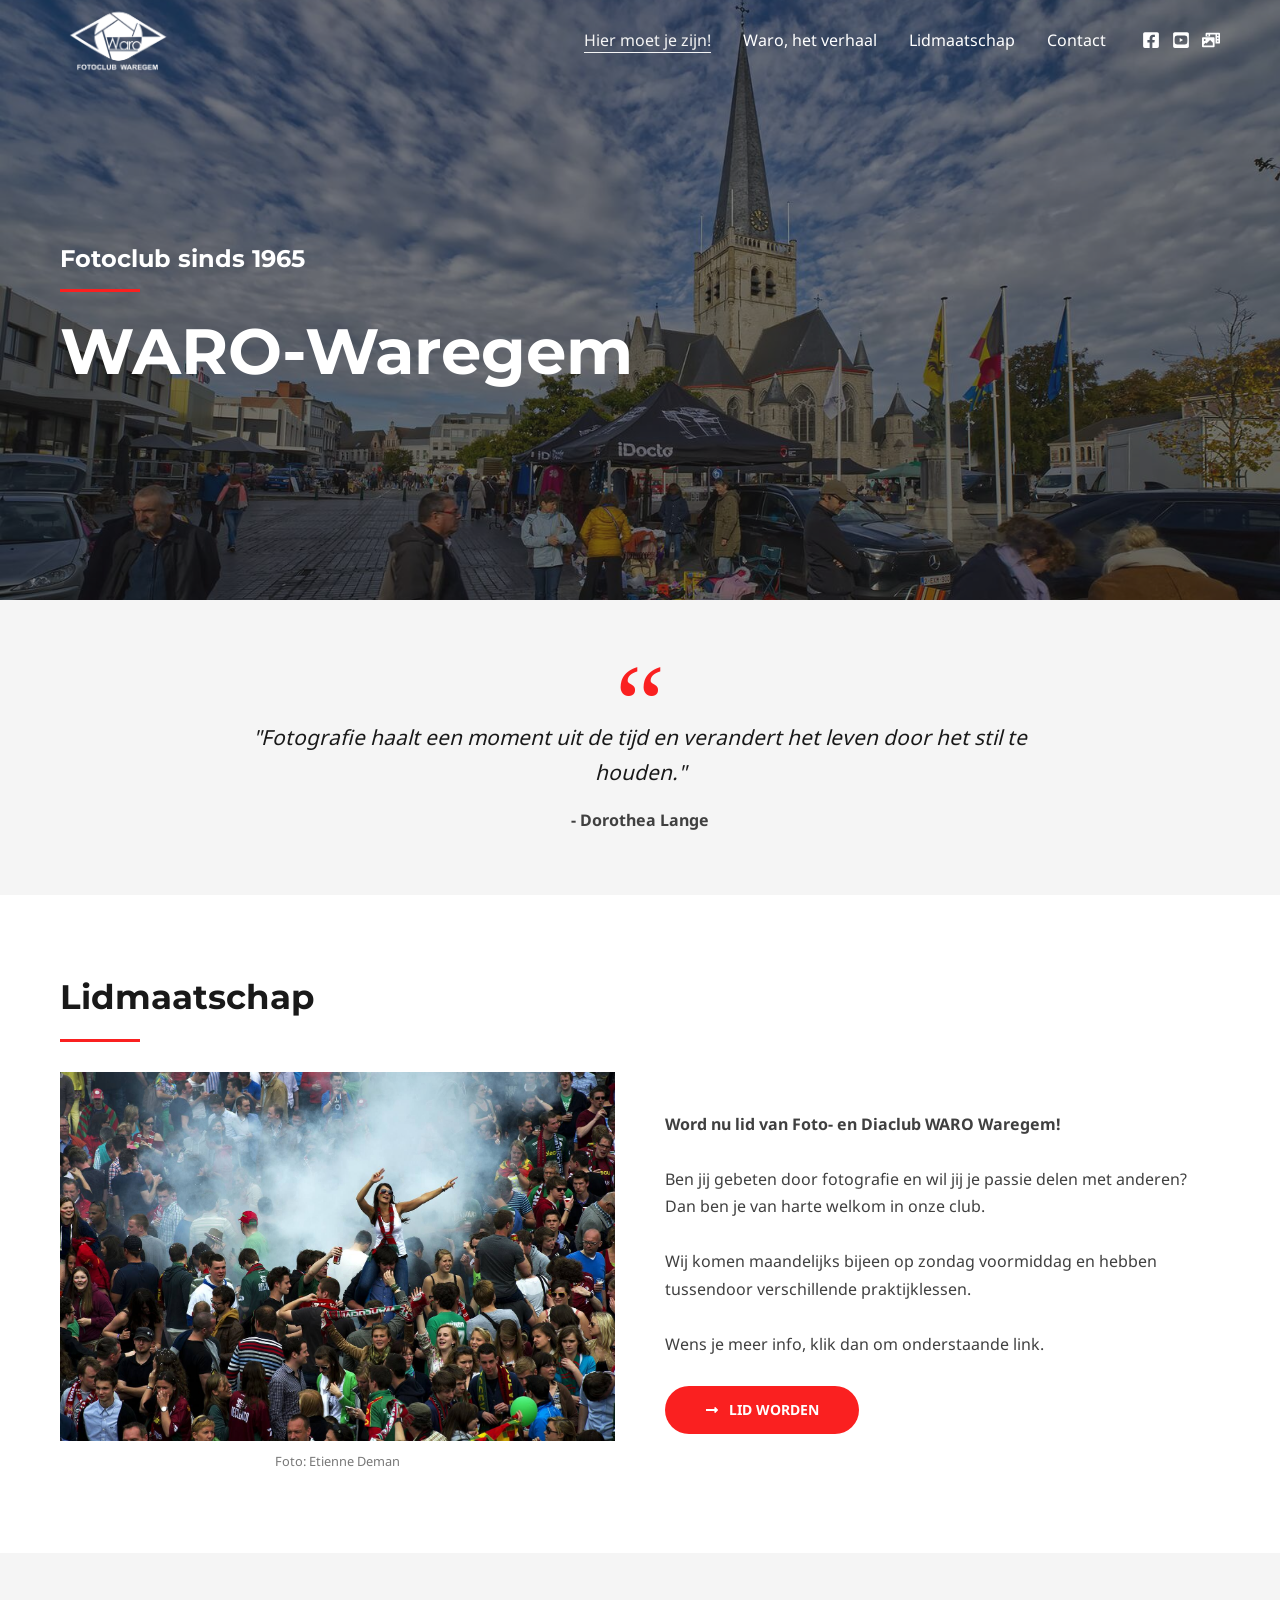
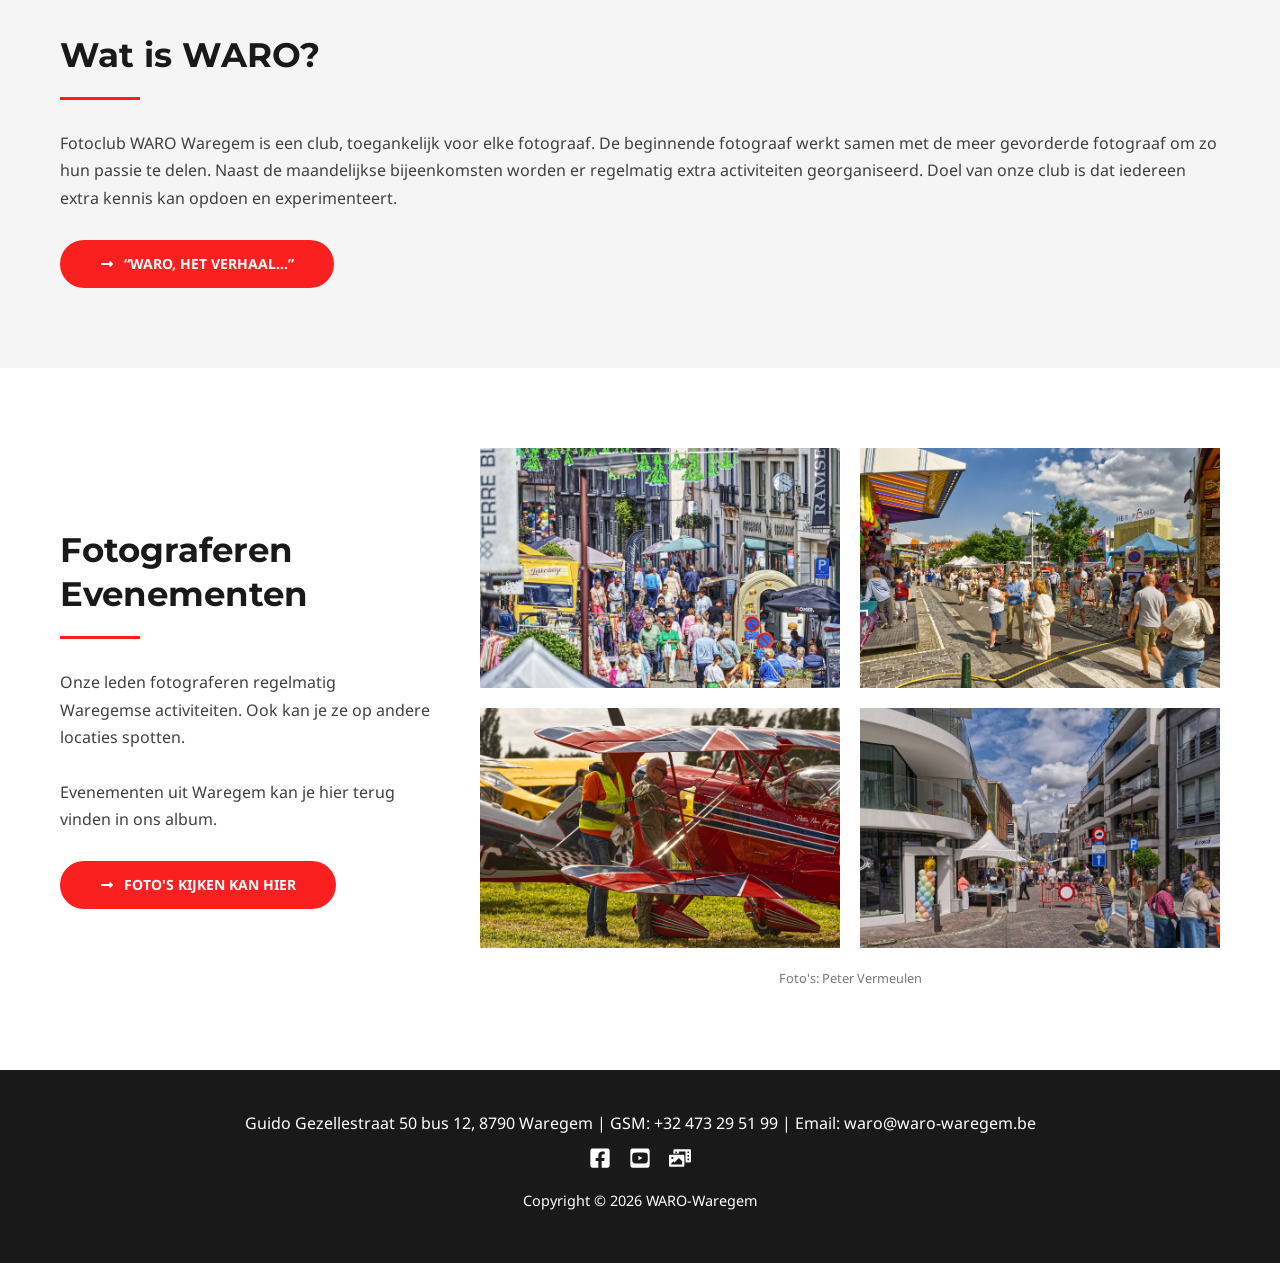
==== index.html @ ba817c3f "Pagina's Waro het verhaal, Lidmaatschap en Contact toegevoegd; witte iconen in header - verhaal.html" ====
<!DOCTYPE html>
<html lang="nl">
<head>
  <meta charset="utf-8">
  <meta name="viewport" content="width=device-width, initial-scale=1">
  <title>WARO-Waregem – Fotoclub in Waregem</title>
  <meta name="description" content="Foto- en Diaclub WARO-Waregem: fotoclub sinds 1965, toegankelijk voor elke fotograaf.">
  <link rel="icon" href="images/cropped-FaviconWaroWaregem.png" type="image/png">
  <link rel="stylesheet" href="css/style.css">
</head>
<body>

  <header class="site-header">
    <div class="container header-inner">
      <a href="index.html" class="logo">
        <img src="images/LogoWaroWaregem_White.png" alt="WARO Fotoclub Waregem" width="500" height="333">
      </a>
      <input type="checkbox" id="menu-toggle" class="menu-toggle">
      <label for="menu-toggle" class="menu-button" aria-label="Menu openen of sluiten">
        <span></span><span></span><span></span>
      </label>
      <div class="header-menu">
        <nav class="main-nav" aria-label="Hoofdmenu">
          <ul>
            <li><a href="index.html" aria-current="page">Hier moet je zijn!</a></li>
            <li><a href="verhaal.html">Waro, het verhaal</a></li>
            <li><a href="lidmaatschap.html">Lidmaatschap</a></li>
            <li><a href="contact.html">Contact</a></li>
          </ul>
        </nav>
        <ul class="social social-header">
          <li><a href="https://www.facebook.com/warowaregem" target="_blank" rel="noopener" aria-label="Facebook">
            <svg viewBox="0 0 448 512" aria-hidden="true"><path d="M400 32H48A48 48 0 0 0 0 80v352a48 48 0 0 0 48 48h137.25V327.69h-63V256h63v-54.64c0-62.15 37-96.48 93.67-96.48 27.14 0 55.52 4.84 55.52 4.84v61h-31.27c-30.81 0-40.42 19.12-40.42 38.73V256h68.78l-11 71.69h-57.78V480H400a48 48 0 0 0 48-48V80a48 48 0 0 0-48-48z"/></svg></a></li>
          <li><a href="https://www.youtube.com/@warowaregem7345" target="_blank" rel="noopener" aria-label="YouTube">
            <svg viewBox="0 0 448 512" aria-hidden="true"><path d="M186.8 202.1l95.2 54.1-95.2 54.1V202.1zM448 80v352c0 26.5-21.5 48-48 48H48c-26.5 0-48-21.5-48-48V80c0-26.5 21.5-48 48-48h352c26.5 0 48 21.5 48 48zm-42 176.3s0-59.6-7.6-88.2c-4.2-15.8-16.5-28.2-32.2-32.4C337.9 128 224 128 224 128s-113.9 0-142.2 7.7c-15.7 4.2-28 16.6-32.2 32.4-7.6 28.5-7.6 88.2-7.6 88.2s0 59.6 7.6 88.2c4.2 15.8 16.5 27.7 32.2 31.9C110.1 384 224 384 224 384s113.9 0 142.2-7.7c15.7-4.2 28-16.1 32.2-31.9 7.6-28.5 7.6-88.1 7.6-88.1z"/></svg></a></li>
          <li><a href="https://waro-waregem.jalbum.net" target="_blank" rel="noopener" aria-label="Fotoalbums op jAlbum">
            <svg viewBox="0 0 640 512" aria-hidden="true"><path d="M608 0H160a32 32 0 0 0-32 32v96h160V64h192v320h128a32 32 0 0 0 32-32V32a32 32 0 0 0-32-32zM232 103a9 9 0 0 1-9 9h-30a9 9 0 0 1-9-9V73a9 9 0 0 1 9-9h30a9 9 0 0 1 9 9zm352 208a9 9 0 0 1-9 9h-30a9 9 0 0 1-9-9v-30a9 9 0 0 1 9-9h30a9 9 0 0 1 9 9zm0-104a9 9 0 0 1-9 9h-30a9 9 0 0 1-9-9v-30a9 9 0 0 1 9-9h30a9 9 0 0 1 9 9zm0-104a9 9 0 0 1-9 9h-30a9 9 0 0 1-9-9V73a9 9 0 0 1 9-9h30a9 9 0 0 1 9 9zm-168 57H32a32 32 0 0 0-32 32v288a32 32 0 0 0 32 32h384a32 32 0 0 0 32-32V192a32 32 0 0 0-32-32zM96 224a32 32 0 1 1-32 32 32 32 0 0 1 32-32zm288 224H64v-32l64-64 32 32 128-128 96 96z"/></svg></a></li>
        </ul>
      </div>
    </div>
  </header>

  <main>

    <section class="hero">
      <img class="hero-img" src="images/MarktWaregem.jpg" alt="" width="1600" height="873" fetchpriority="high">
      <div class="container hero-text">
        <h3>Fotoclub sinds 1965</h3>
        <span class="divider"></span>
        <h1>WARO-Waregem</h1>
      </div>
    </section>

    <section class="quote">
      <div class="container">
        <span class="quote-mark" aria-hidden="true">“</span>
        <blockquote>
          <p>"Fotografie haalt een moment uit de tijd en verandert het leven door het stil te houden."</p>
          <footer>- Dorothea Lange</footer>
        </blockquote>
      </div>
    </section>

    <section class="block">
      <div class="container">
        <h2>Lidmaatschap</h2>
        <span class="divider"></span>
        <div class="split">
          <figure>
            <img src="images/Essevee_2015_EtienneDeman.jpg" alt="Supporters vieren feest in het stadion van Essevee"
                 width="1600" height="1065" loading="lazy">
            <figcaption class="credit">Foto: Etienne Deman</figcaption>
          </figure>
          <div>
            <p><strong>Word nu lid van Foto- en Diaclub WARO Waregem!</strong></p>
            <p>Ben jij gebeten door fotografie en wil jij je passie delen met anderen? Dan ben je van harte welkom in onze club.</p>
            <p>Wij komen maandelijks bijeen op zondag voormiddag en hebben tussendoor verschillende praktijklessen.</p>
            <p>Wens je meer info, klik dan om onderstaande link.</p>
            <a class="button" href="lidmaatschap.html">Lid worden</a>
          </div>
        </div>
      </div>
    </section>

    <section class="block block-grey">
      <div class="container">
        <h2>Wat is WARO?</h2>
        <span class="divider"></span>
        <p>Fotoclub WARO Waregem is een club, toegankelijk voor elke fotograaf. De beginnende fotograaf werkt samen met de meer gevorderde fotograaf om zo hun passie te delen. Naast de maandelijkse bijeenkomsten worden er regelmatig extra activiteiten georganiseerd. Doel van onze club is dat iedereen extra kennis kan opdoen en experimenteert.</p>
        <a class="button" href="verhaal.html">“WARO, het verhaal…”</a>
      </div>
    </section>

    <section class="block">
      <div class="container events">
        <div>
          <h2>Fotograferen Evenementen</h2>
          <span class="divider"></span>
          <p>Onze leden fotograferen regelmatig Waregemse activiteiten. Ook kan je ze op andere locaties spotten.</p>
          <p>Evenementen uit Waregem kan je hier terug vinden in ons album.</p>
          <a class="button" href="https://waro-waregem.jalbum.net" target="_blank" rel="noopener">Foto's kijken kan hier</a>
        </div>
        <figure class="gallery">
          <img src="images/20240622_Zomershopping_Peter-Vermeulen_WARO-Waregem_19.jpg" alt="Drukte tijdens Zomershopping in Waregem"
               width="1600" height="1068" loading="lazy">
          <img src="images/20240622_Zomershopping_Peter-Vermeulen_WARO-Waregem_05.jpg" alt="Wandelende mensen tijdens Zomershopping in Waregem"
               width="1600" height="1066" loading="lazy">
          <img src="images/vliegtuig_PeterVermeulen.jpg" alt="Rode dubbeldekker op een vliegshow"
               width="1600" height="1068" loading="lazy">
          <img src="images/20240622_Zomershopping_Peter-Vermeulen_WARO-Waregem_14.jpg" alt="Kraampjes in een winkelstraat tijdens Zomershopping"
               width="1600" height="1068" loading="lazy">
          <figcaption class="credit">Foto's: Peter Vermeulen</figcaption>
        </figure>
      </div>
    </section>

  </main>

  <footer class="site-footer">
    <div class="container">
      <p>Guido Gezellestraat 50 bus 12, 8790 Waregem | GSM: <a href="tel:+32473295199">+32 473 29 51 99</a> | Email: <a href="mailto:waro@waro-waregem.be">waro@waro-waregem.be</a></p>
      <ul class="social social-footer">
        <li><a href="https://www.facebook.com/warowaregem" target="_blank" rel="noopener" aria-label="Facebook">
          <svg viewBox="0 0 448 512" aria-hidden="true"><path d="M400 32H48A48 48 0 0 0 0 80v352a48 48 0 0 0 48 48h137.25V327.69h-63V256h63v-54.64c0-62.15 37-96.48 93.67-96.48 27.14 0 55.52 4.84 55.52 4.84v61h-31.27c-30.81 0-40.42 19.12-40.42 38.73V256h68.78l-11 71.69h-57.78V480H400a48 48 0 0 0 48-48V80a48 48 0 0 0-48-48z"/></svg></a></li>
        <li><a href="https://www.youtube.com/@warowaregem7345" target="_blank" rel="noopener" aria-label="YouTube">
          <svg viewBox="0 0 448 512" aria-hidden="true"><path d="M186.8 202.1l95.2 54.1-95.2 54.1V202.1zM448 80v352c0 26.5-21.5 48-48 48H48c-26.5 0-48-21.5-48-48V80c0-26.5 21.5-48 48-48h352c26.5 0 48 21.5 48 48zm-42 176.3s0-59.6-7.6-88.2c-4.2-15.8-16.5-28.2-32.2-32.4C337.9 128 224 128 224 128s-113.9 0-142.2 7.7c-15.7 4.2-28 16.6-32.2 32.4-7.6 28.5-7.6 88.2-7.6 88.2s0 59.6 7.6 88.2c4.2 15.8 16.5 27.7 32.2 31.9C110.1 384 224 384 224 384s113.9 0 142.2-7.7c15.7-4.2 28-16.1 32.2-31.9 7.6-28.5 7.6-88.1 7.6-88.1z"/></svg></a></li>
        <li><a href="https://waro-waregem.jalbum.net" target="_blank" rel="noopener" aria-label="Fotoalbums op jAlbum">
          <svg viewBox="0 0 640 512" aria-hidden="true"><path d="M608 0H160a32 32 0 0 0-32 32v96h160V64h192v320h128a32 32 0 0 0 32-32V32a32 32 0 0 0-32-32zM232 103a9 9 0 0 1-9 9h-30a9 9 0 0 1-9-9V73a9 9 0 0 1 9-9h30a9 9 0 0 1 9 9zm352 208a9 9 0 0 1-9 9h-30a9 9 0 0 1-9-9v-30a9 9 0 0 1 9-9h30a9 9 0 0 1 9 9zm0-104a9 9 0 0 1-9 9h-30a9 9 0 0 1-9-9v-30a9 9 0 0 1 9-9h30a9 9 0 0 1 9 9zm0-104a9 9 0 0 1-9 9h-30a9 9 0 0 1-9-9V73a9 9 0 0 1 9-9h30a9 9 0 0 1 9 9zm-168 57H32a32 32 0 0 0-32 32v288a32 32 0 0 0 32 32h384a32 32 0 0 0 32-32V192a32 32 0 0 0-32-32zM96 224a32 32 0 1 1-32 32 32 32 0 0 1 32-32zm288 224H64v-32l64-64 32 32 128-128 96 96z"/></svg></a></li>
      </ul>
      <p class="copyright">Copyright © 2026 WARO-Waregem</p>
    </div>
  </footer>

</body>
</html>
---- css/style.css ----
/* WARO-Waregem – gedeelde stijl voor alle pagina's
   Kleuren en lettertypes overgenomen van de oude WordPress-site (Astra-thema). */

@font-face {
  font-family: "Noto Sans";
  src: url("../fonts/noto-sans-latin-400-normal.woff2") format("woff2");
  font-weight: 400;
  font-display: swap;
}
@font-face {
  font-family: "Noto Sans";
  src: url("../fonts/noto-sans-latin-700-normal.woff2") format("woff2");
  font-weight: 700;
  font-display: swap;
}
@font-face {
  font-family: "Montserrat";
  src: url("../fonts/montserrat-latin-700-normal.woff2") format("woff2");
  font-weight: 700;
  font-display: swap;
}

:root {
  --rood: #fa2020;          /* hoofdkleur: knoppen en links */
  --rood-hover: #d91c1c;
  --rood-donker: #da1c4b;   /* actief menu-item op gsm */
  --titel: #191919;         /* titels en footer */
  --tekst: #404040;         /* lopende tekst */
  --licht: #f5f5f5;
  --lijn: #ececec;
  --wit: #ffffff;
  --max: 1200px;
}

*,
*::before,
*::after { box-sizing: border-box; }

body {
  margin: 0;
  font-family: "Noto Sans", Arial, sans-serif;
  font-size: 1rem;
  line-height: 1.7;
  color: var(--tekst);
  background: var(--wit);
  -webkit-font-smoothing: antialiased;
}

img { max-width: 100%; height: auto; display: block; }

a { color: var(--rood); text-decoration: none; }
a:hover, a:focus { color: var(--rood-hover); }

p { margin: 0 0 1.75em; }

h1, h2, h3 {
  font-family: "Montserrat", Arial, sans-serif;
  font-weight: 700;
  color: var(--titel);
  margin: 0 0 20px;
}
h1 { font-size: 4rem; line-height: 1.4; }
h2 { font-size: 2.125rem; line-height: 1.3; }
h3 { font-size: 1.5rem; line-height: 1.3; }

.container { max-width: var(--max); margin: 0 auto; padding: 0 20px; }

/* korte lijn onder titels */
.divider {
  display: block;
  width: 80px;
  height: 3px;
  background: var(--rood);
  margin: 0 0 30px;
}

/* ---------- Knop ---------- */

.button {
  display: inline-flex;
  align-items: center;
  gap: 10px;
  background: var(--rood);
  color: var(--wit);
  font-weight: 700;
  font-size: .875rem;
  line-height: 1;
  text-transform: uppercase;
  padding: 17px 40px;
  border-radius: 30px;
}
.button::before {   /* pijltje zoals op de oude site */
  content: "";
  width: 14px;
  height: 14px;
  background: currentColor;
  -webkit-mask: url("data:image/svg+xml,%3Csvg xmlns='http://www.w3.org/2000/svg' viewBox='0 0 448 512'%3E%3Cpath d='M313.941 216H12c-6.627 0-12 5.373-12 12v56c0 6.627 5.373 12 12 12h301.941v46.059c0 21.382 25.851 32.09 40.971 16.971l86.059-86.059c9.373-9.373 9.373-24.569 0-33.941l-86.059-86.059c-15.119-15.119-40.971-4.411-40.971 16.971V216z'/%3E%3C/svg%3E") center / contain no-repeat;
          mask: url("data:image/svg+xml,%3Csvg xmlns='http://www.w3.org/2000/svg' viewBox='0 0 448 512'%3E%3Cpath d='M313.941 216H12c-6.627 0-12 5.373-12 12v56c0 6.627 5.373 12 12 12h301.941v46.059c0 21.382 25.851 32.09 40.971 16.971l86.059-86.059c9.373-9.373 9.373-24.569 0-33.941l-86.059-86.059c-15.119-15.119-40.971-4.411-40.971 16.971V216z'/%3E%3C/svg%3E") center / contain no-repeat;
}
.button:hover, .button:focus { background: var(--rood-hover); color: var(--wit); }

/* ---------- Header (transparant boven de grote foto) ---------- */

.site-header {
  position: absolute;
  top: 0;
  left: 0;
  right: 0;
  z-index: 10;
}

.header-inner {
  display: flex;
  align-items: center;
  justify-content: space-between;
  min-height: 80px;
}

.logo img { width: 120px; }

.header-menu { display: flex; align-items: center; gap: 20px; }

.main-nav ul { list-style: none; margin: 0; padding: 0; display: flex; }
.main-nav a { display: block; padding: 0 1em; line-height: 80px; color: var(--wit); }
.main-nav a:hover,
.main-nav a[aria-current="page"] { color: var(--licht); text-decoration: underline; text-underline-offset: 6px; }

.social { list-style: none; margin: 0; padding: 0; display: flex; gap: 12px; }
.social a { display: flex; }
.social svg { width: 18px; height: 18px; fill: currentColor; }
.social-header a { color: var(--wit); }
.social-header a:hover, .social-header a:focus { color: var(--rood); }

/* gsm-menu zonder JavaScript (verborgen checkbox) */
.menu-toggle { position: absolute; opacity: 0; pointer-events: none; }
.menu-button {
  display: none;
  cursor: pointer;
  padding: 9px 8px;
  background: var(--rood);
  border-radius: 2px;
}
.menu-button span { display: block; width: 20px; height: 2px; margin: 4px 0; background: var(--wit); }
.menu-toggle:focus-visible + .menu-button { outline: 2px dotted var(--wit); outline-offset: 2px; }

@media (max-width: 921px) {
  .header-inner { flex-wrap: wrap; }
  .menu-button { display: block; }
  .header-menu {
    display: none;
    width: 100%;
    flex-direction: column;
    align-items: stretch;
    gap: 0;
    background: var(--wit);
    margin: 0 -20px;
    width: calc(100% + 40px);
  }
  .menu-toggle:checked ~ .header-menu { display: flex; }
  .main-nav ul { flex-direction: column; }
  .main-nav a {
    line-height: 3;
    padding: 0 20px;
    color: var(--tekst);
    border-bottom: 1px solid #ddd;
  }
  .main-nav a:hover,
  .main-nav a[aria-current="page"] { color: var(--rood-donker); text-decoration: none; }
  .social-header { padding: 15px 20px; }
  .social-header a { color: var(--tekst); }
}

/* ---------- Hero ---------- */

.hero {
  position: relative;
  min-height: 600px;
  display: flex;
  align-items: center;
  background: var(--titel);
  overflow: hidden;
}

.hero-img {
  position: absolute;
  inset: 0;
  width: 100%;
  height: 100%;
  object-fit: cover;
  opacity: .5;
}

.hero-text { position: relative; width: 100%; padding-top: 100px; padding-bottom: 60px; }
.hero h1, .hero h3 { color: var(--wit); margin: 0; }
.hero .divider { margin: 15px 0; }

/* ---------- Citaat ---------- */

.quote { background: var(--licht); padding: 60px 0; text-align: center; }
.quote-mark {
  display: block;
  font-family: Georgia, serif;
  font-size: 7rem;
  line-height: .8;
  height: 60px;
  color: var(--rood);
}
.quote blockquote { margin: 0 auto; max-width: 800px; }
.quote blockquote p { font-size: 1.3em; font-style: italic; margin: 0 0 .8em; color: var(--titel); }
.quote blockquote footer { font-weight: 700; }

/* ---------- Secties ---------- */

.block { padding: 80px 0; }
.block-grey { background: var(--licht); }

.split {
  display: grid;
  grid-template-columns: 1fr 1fr;
  gap: 50px;
  align-items: center;
}

figure { margin: 0; }
.credit { font-size: .8rem; color: #777; margin-top: .8em; text-align: center; }

.events {
  display: grid;
  grid-template-columns: 1fr 2fr;
  gap: 50px;
  align-items: center;
}
.gallery {
  display: grid;
  grid-template-columns: 1fr 1fr;
  gap: 20px;
}
.gallery img { width: 100%; aspect-ratio: 3 / 2; object-fit: cover; }
.gallery .credit { grid-column: 1 / -1; margin-top: 0; }

/* ---------- Footer ---------- */

.site-footer {
  background: var(--titel);
  color: var(--wit);
  text-align: center;
  padding: 40px 0;
}
.site-footer p { margin: 0 0 10px; }
.site-footer a { color: var(--wit); }
.site-footer a:hover { color: var(--rood); }
.social-footer { justify-content: center; margin: 10px 0 20px; gap: 18px; }
.social-footer svg { width: 22px; height: 22px; }
.copyright { font-size: .9rem; }

/* ---------- Tablet en gsm ---------- */

@media (max-width: 921px) {
  html { font-size: 91.2%; }
  h1 { font-size: 44px; }
  h2 { font-size: 32px; }
  h3 { font-size: 20px; }
  .hero { min-height: 480px; }
  .block { padding: 50px 0; }
  .split, .events { grid-template-columns: 1fr; gap: 30px; }
}

@media (max-width: 544px) {
  html { font-size: 100%; }
  body { font-size: .9375rem; }
  h1 { font-size: 30px; }
  h2 { font-size: 24px; }
  h3 { font-size: 20px; }
  .logo img { width: 100px; }
  .hero { min-height: 380px; }
  .site-footer { font-size: .875rem; }
}

/* ---------- Subpagina's ---------- */

.page-hero { min-height: 380px; }
.page-hero .hero-text { padding-top: 120px; }
.hero-credit {
  position: absolute;
  right: 0;
  bottom: 0;
  margin: 0;
  padding: 2px 10px;
  font-size: .8rem;
  color: #eee;
  background: rgba(0, 0, 0, .55);
}

.content { max-width: 820px; }
.content h2 { margin-top: 1.6em; }
.content h2:first-child { margin-top: 0; }
.content h3 { margin-top: 1.4em; }
.content ul { margin: 0 0 1.75em; padding-left: 1.4em; }
.content li { margin-bottom: .5em; }
.content .signature { font-weight: 700; color: var(--titel); }

.highlight {
  background: var(--licht);
  border-left: 4px solid var(--rood);
  padding: 20px 24px;
  margin: 0 0 1.75em;
}
.highlight p:last-child { margin-bottom: 0; }

.breedbeeld { width: 200px; margin: 0 0 1.75em; }

.contact-grid {
  display: grid;
  grid-template-columns: repeat(auto-fit, minmax(240px, 1fr));
  gap: 30px;
  margin-top: 30px;
}
.contact-item { background: var(--licht); padding: 24px; }
.contact-item h3 { font-size: 1.1rem; margin: 0 0 8px; }
.contact-item p { margin: 0; }
.contact-item .social { gap: 18px; margin-top: 4px; }
.contact-item .social a { color: var(--titel); }
.contact-item .social a:hover { color: var(--rood); }
.contact-item .social svg { width: 26px; height: 26px; }

@media (max-width: 921px) {
  .page-hero { min-height: 300px; }
}
@media (max-width: 544px) {
  .page-hero { min-height: 240px; }
  .page-hero .hero-text { padding-top: 100px; padding-bottom: 40px; }
}
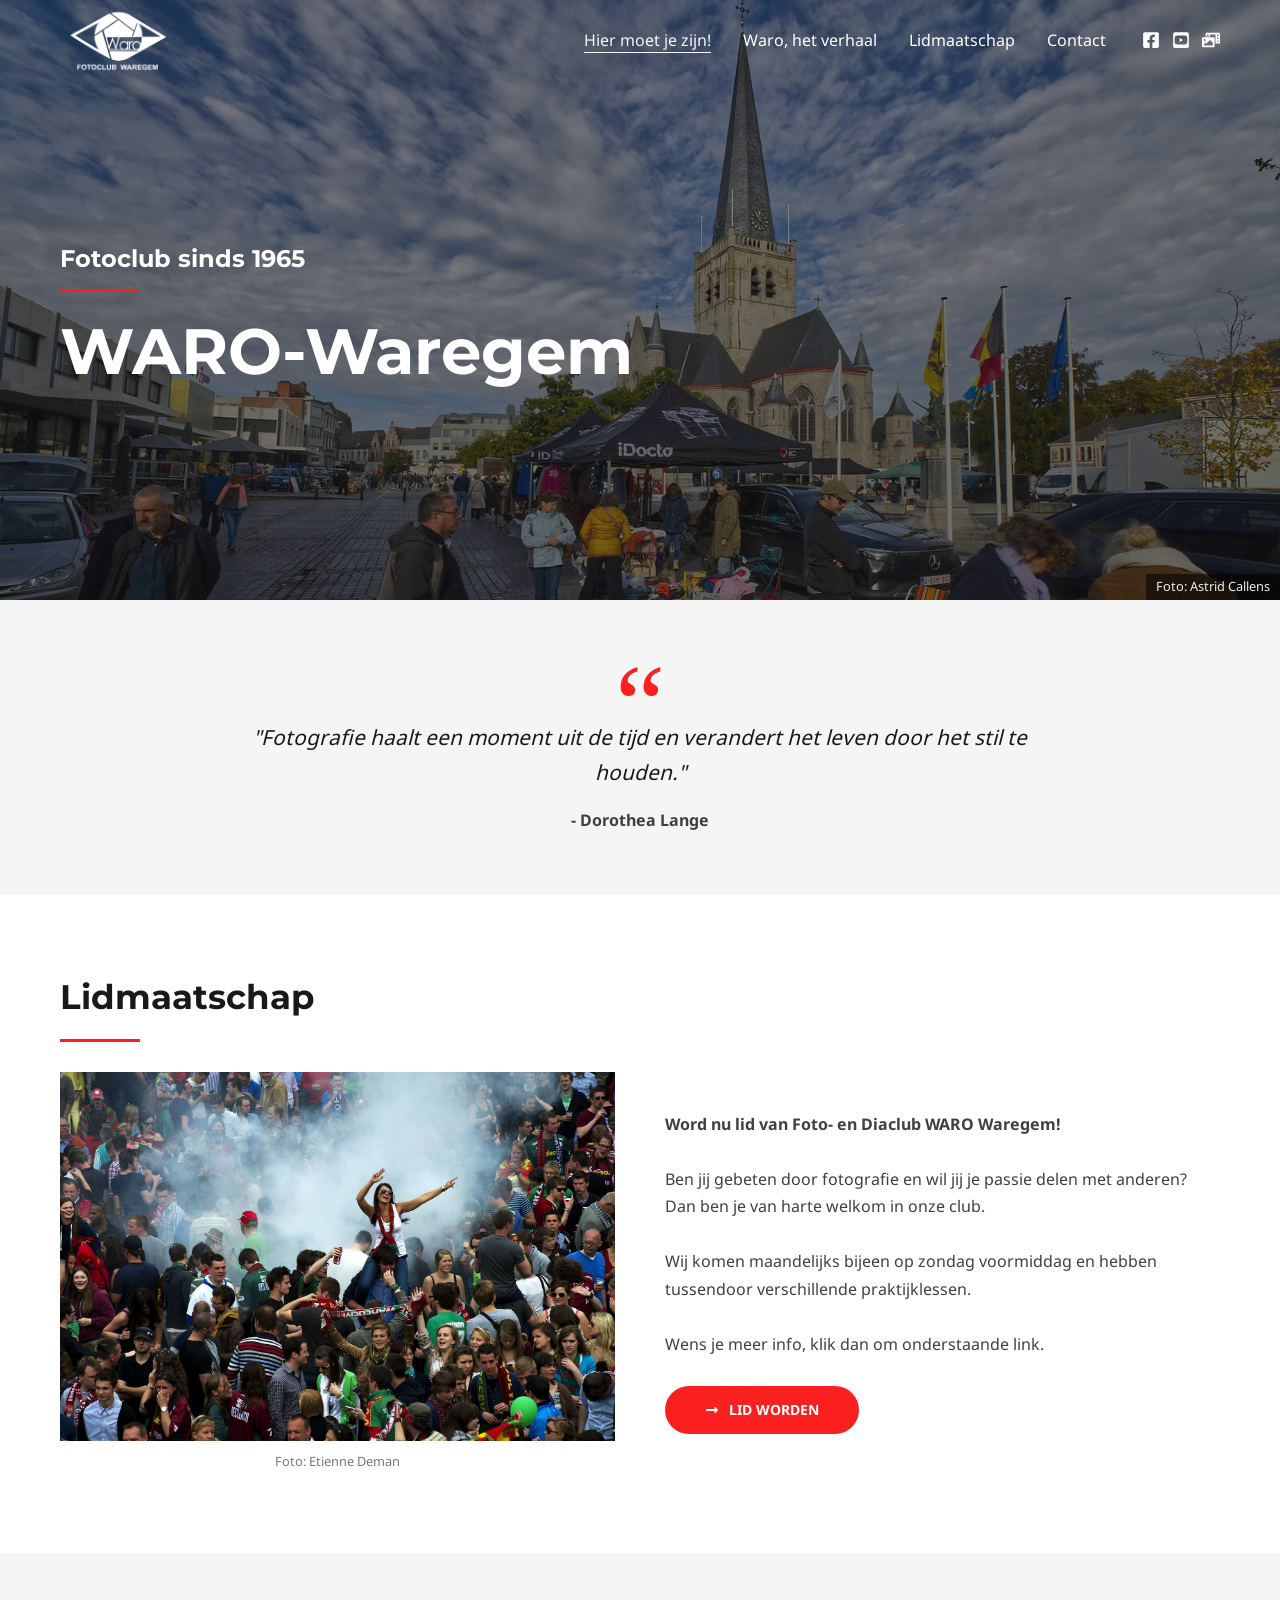
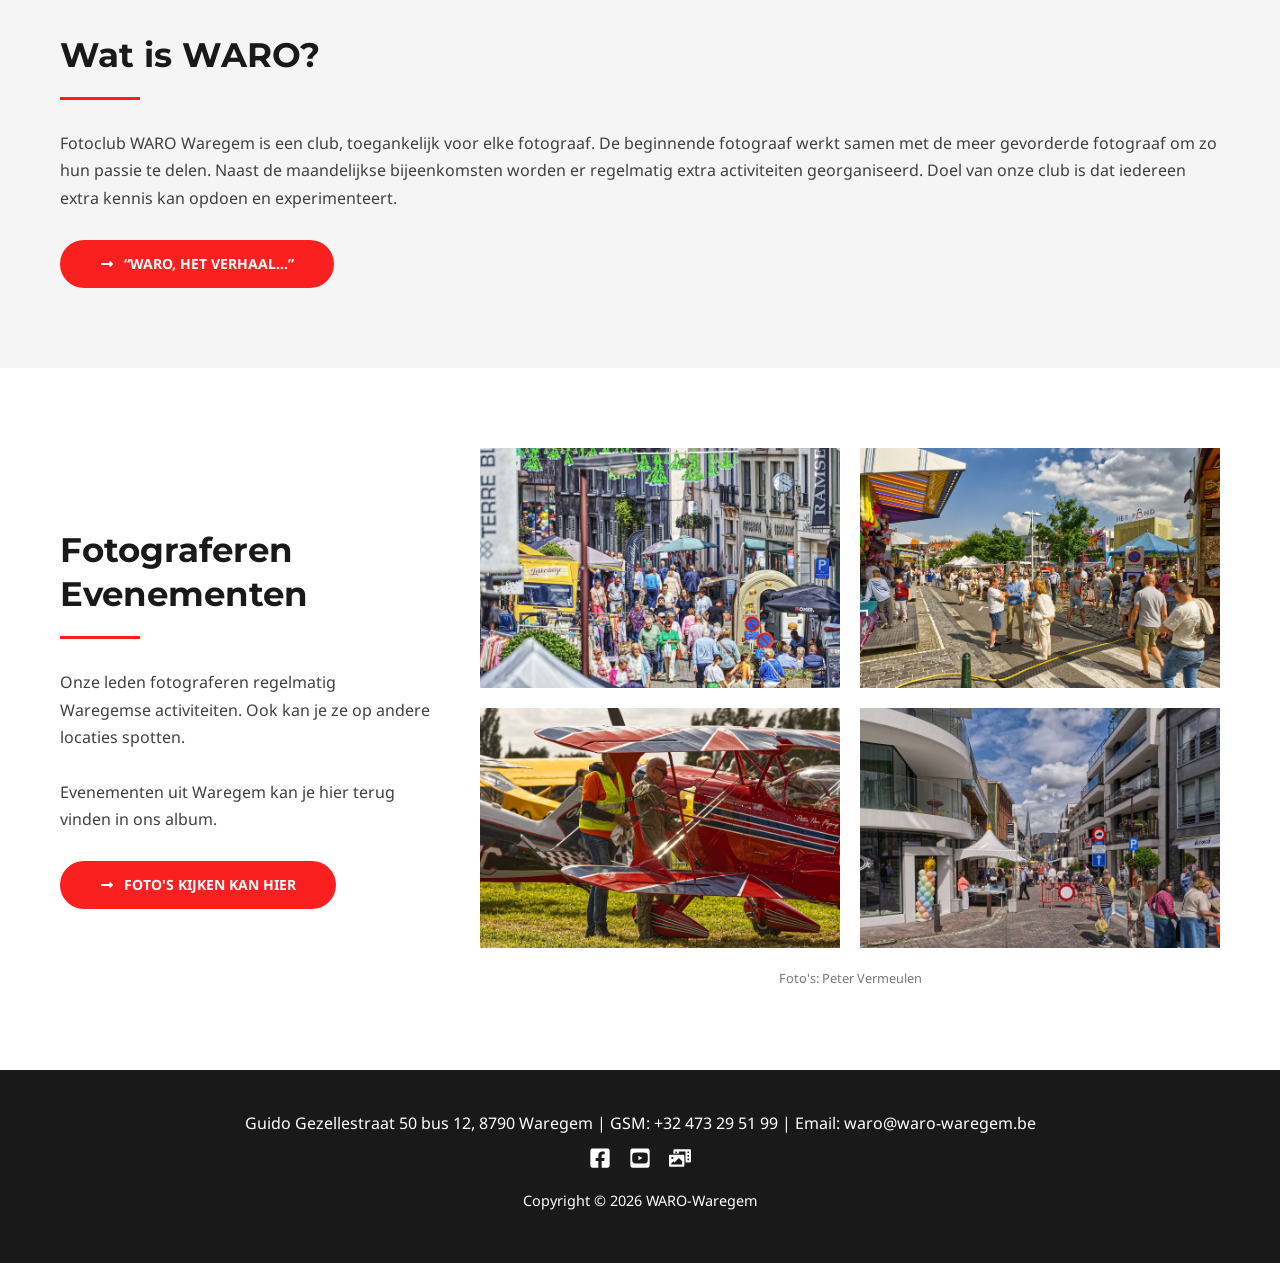
==== commit 70dbe7e1: "E-mailadres tegen spam beschermen en teksten verbeteren - js/main.js stelt het e-mailadres pas in de" ====
--- a/index.html
+++ b/index.html
@@ -7,6 +7,7 @@
   <meta name="description" content="Foto- en Diaclub WARO-Waregem: fotoclub sinds 1965, toegankelijk voor elke fotograaf.">
   <link rel="icon" href="images/cropped-FaviconWaroWaregem.png" type="image/png">
   <link rel="stylesheet" href="css/style.css">
+  <script src="js/main.js" defer></script>
 </head>
 <body>
 
@@ -49,6 +50,7 @@
         <span class="divider"></span>
         <h1>WARO-Waregem</h1>
       </div>
+      <p class="hero-credit">Foto: Astrid Callens</p>
     </section>
 
     <section class="quote">
@@ -118,7 +120,7 @@
 
   <footer class="site-footer">
     <div class="container">
-      <p>Guido Gezellestraat 50 bus 12, 8790 Waregem | GSM: <a href="tel:+32473295199">+32 473 29 51 99</a> | Email: <a href="mailto:waro@waro-waregem.be">waro@waro-waregem.be</a></p>
+      <p>Guido Gezellestraat 50 bus 12, 8790 Waregem | GSM: <a href="tel:+32473295199">+32 473 29 51 99</a> | Email: <a class="mail" data-user="waro" data-domain="waro-waregem.be">waro [at] waro-waregem.be</a></p>
       <ul class="social social-footer">
         <li><a href="https://www.facebook.com/warowaregem" target="_blank" rel="noopener" aria-label="Facebook">
           <svg viewBox="0 0 448 512" aria-hidden="true"><path d="M400 32H48A48 48 0 0 0 0 80v352a48 48 0 0 0 48 48h137.25V327.69h-63V256h63v-54.64c0-62.15 37-96.48 93.67-96.48 27.14 0 55.52 4.84 55.52 4.84v61h-31.27c-30.81 0-40.42 19.12-40.42 38.73V256h68.78l-11 71.69h-57.78V480H400a48 48 0 0 0 48-48V80a48 48 0 0 0-48-48z"/></svg></a></li>
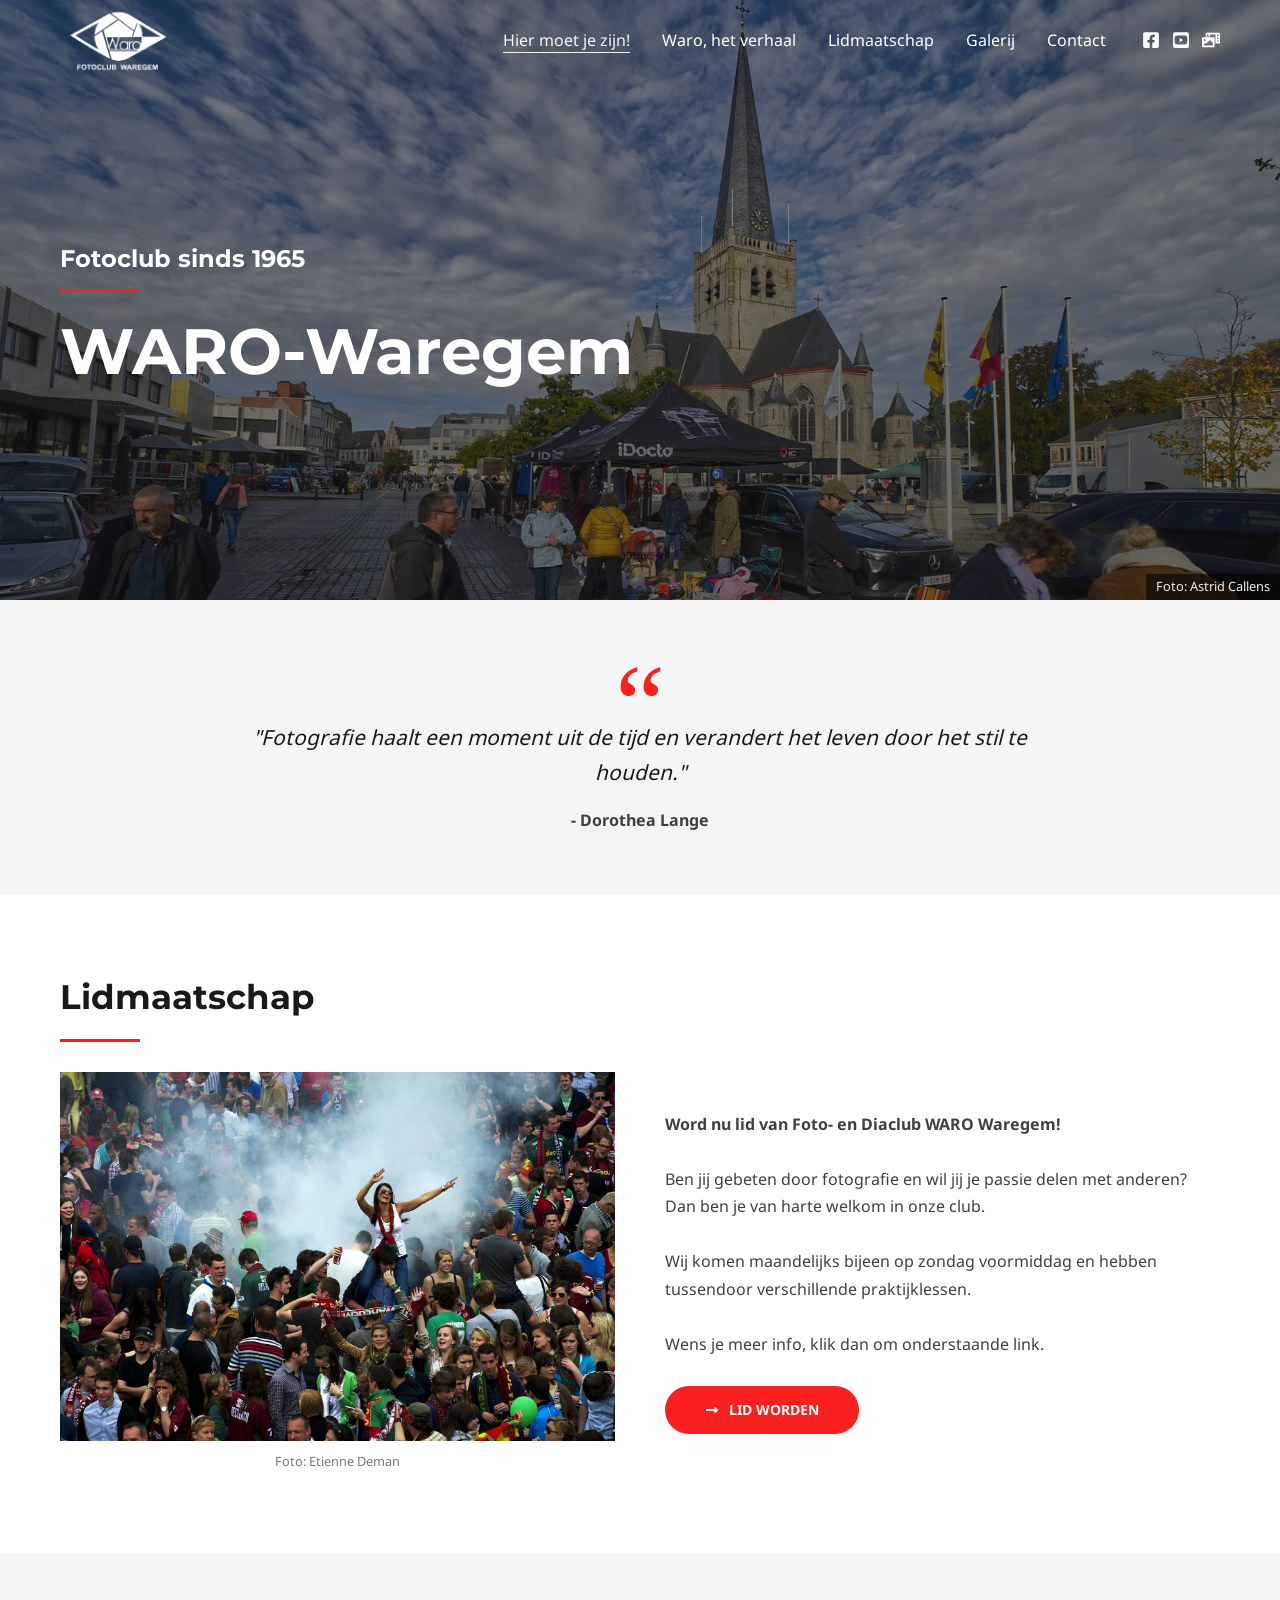
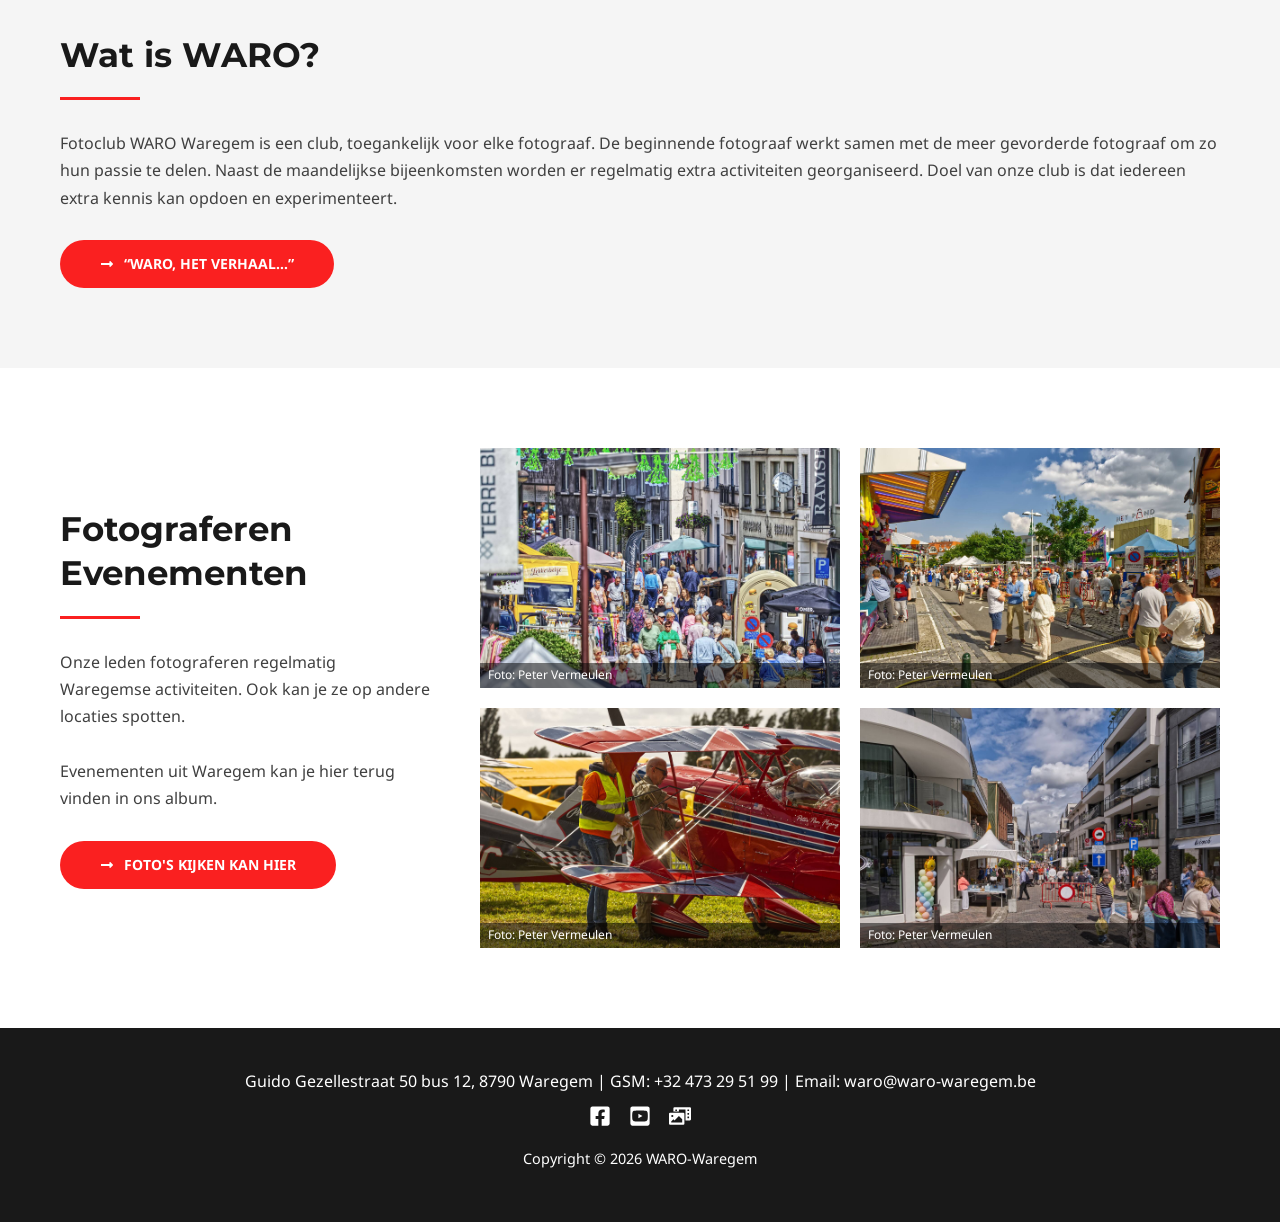
==== commit ef7432a9: "Fotorasters met lightbox op alle pagina's en nieuwe pagina Galerij - Nieuwe pagina galerij.html met " ====
--- a/index.html
+++ b/index.html
@@ -26,6 +26,7 @@
             <li><a href="index.html" aria-current="page">Hier moet je zijn!</a></li>
             <li><a href="verhaal.html">Waro, het verhaal</a></li>
             <li><a href="lidmaatschap.html">Lidmaatschap</a></li>
+            <li><a href="galerij.html">Galerij</a></li>
             <li><a href="contact.html">Contact</a></li>
           </ul>
         </nav>
@@ -102,17 +103,24 @@
           <p>Evenementen uit Waregem kan je hier terug vinden in ons album.</p>
           <a class="button" href="https://waro-waregem.jalbum.net" target="_blank" rel="noopener">Foto's kijken kan hier</a>
         </div>
-        <figure class="gallery">
-          <img src="images/20240622_Zomershopping_Peter-Vermeulen_WARO-Waregem_19.jpg" alt="Drukte tijdens Zomershopping in Waregem"
-               width="1600" height="1068" loading="lazy">
-          <img src="images/20240622_Zomershopping_Peter-Vermeulen_WARO-Waregem_05.jpg" alt="Wandelende mensen tijdens Zomershopping in Waregem"
-               width="1600" height="1066" loading="lazy">
-          <img src="images/vliegtuig_PeterVermeulen.jpg" alt="Rode dubbeldekker op een vliegshow"
-               width="1600" height="1068" loading="lazy">
-          <img src="images/20240622_Zomershopping_Peter-Vermeulen_WARO-Waregem_14.jpg" alt="Kraampjes in een winkelstraat tijdens Zomershopping"
-               width="1600" height="1068" loading="lazy">
-          <figcaption class="credit">Foto's: Peter Vermeulen</figcaption>
-        </figure>
+        <div class="photo-grid cols-2" data-gallery>
+          <figure>
+            <a class="lightbox" href="images/20240622_Zomershopping_Peter-Vermeulen_WARO-Waregem_19.jpg"><img src="images/20240622_Zomershopping_Peter-Vermeulen_WARO-Waregem_19.jpg" alt="Drukte tijdens Zomershopping in Waregem" width="1600" height="1068" loading="lazy"></a>
+            <figcaption>Foto: Peter Vermeulen</figcaption>
+          </figure>
+          <figure>
+            <a class="lightbox" href="images/20240622_Zomershopping_Peter-Vermeulen_WARO-Waregem_05.jpg"><img src="images/20240622_Zomershopping_Peter-Vermeulen_WARO-Waregem_05.jpg" alt="Wandelende mensen tijdens Zomershopping in Waregem" width="1600" height="1066" loading="lazy"></a>
+            <figcaption>Foto: Peter Vermeulen</figcaption>
+          </figure>
+          <figure>
+            <a class="lightbox" href="images/vliegtuig_PeterVermeulen.jpg"><img src="images/vliegtuig_PeterVermeulen.jpg" alt="Rode dubbeldekker op een vliegshow" width="1600" height="1068" loading="lazy"></a>
+            <figcaption>Foto: Peter Vermeulen</figcaption>
+          </figure>
+          <figure>
+            <a class="lightbox" href="images/20240622_Zomershopping_Peter-Vermeulen_WARO-Waregem_14.jpg"><img src="images/20240622_Zomershopping_Peter-Vermeulen_WARO-Waregem_14.jpg" alt="Kraampjes in een winkelstraat tijdens Zomershopping" width="1600" height="1068" loading="lazy"></a>
+            <figcaption>Foto: Peter Vermeulen</figcaption>
+          </figure>
+        </div>
       </div>
     </section>
 
--- a/css/style.css
+++ b/css/style.css
@@ -230,13 +230,83 @@
   gap: 50px;
   align-items: center;
 }
-.gallery {
+
+/* ---------- Fotoraster en lightbox ---------- */
+
+.photo-grid {
   display: grid;
-  grid-template-columns: 1fr 1fr;
-  gap: 20px;
-}
-.gallery img { width: 100%; aspect-ratio: 3 / 2; object-fit: cover; }
-.gallery .credit { grid-column: 1 / -1; margin-top: 0; }
+  grid-template-columns: repeat(3, 1fr);
+  gap: 12px;
+}
+.photo-grid.cols-2 { grid-template-columns: repeat(2, 1fr); gap: 20px; }
+.photo-grid.square img { aspect-ratio: 1; }
+.photo-grid figure { position: relative; overflow: hidden; }
+.photo-grid img {
+  width: 100%;
+  aspect-ratio: 3 / 2;
+  object-fit: cover;
+  transition: transform .3s ease;
+}
+.photo-grid a:hover img,
+.photo-grid a:focus-visible img { transform: scale(1.04); }
+.photo-grid a { display: block; cursor: zoom-in; }
+.photo-grid figcaption {   /* naam van de fotograaf onderaan over de foto */
+  position: absolute;
+  left: 0;
+  right: 0;
+  bottom: 0;
+  padding: 2px 8px;
+  font-size: .75rem;
+  color: var(--wit);
+  background: rgba(0, 0, 0, .5);
+  pointer-events: none;
+}
+
+.center-text { text-align: center; margin: 40px 0 0; }
+
+/* foto's tussen lange teksten */
+.content .photo-grid { margin: 10px 0 2.5em; }
+
+.lightbox-dialog {
+  border: 0;
+  padding: 0;
+  background: transparent;
+  max-width: 100vw;
+  max-height: 100vh;
+  overflow: visible;
+}
+.lightbox-dialog::backdrop { background: rgba(0, 0, 0, .9); }
+.lightbox-dialog img {
+  max-width: 92vw;
+  max-height: 84vh;
+  width: auto;
+  height: auto;
+  margin: 0 auto;
+}
+.lightbox-dialog figcaption { color: #ddd; text-align: center; font-size: .9rem; padding: 10px 50px 0; }
+.lightbox-dialog button {
+  position: fixed;
+  border: 0;
+  background: rgba(0, 0, 0, .4);
+  color: var(--wit);
+  font-size: 2.5rem;
+  line-height: 1;
+  width: 52px;
+  height: 52px;
+  cursor: pointer;
+  border-radius: 50%;
+}
+.lightbox-dialog button:hover,
+.lightbox-dialog button:focus-visible { background: var(--rood); }
+.lb-close { top: 16px; right: 16px; }
+.lb-prev { left: 16px; top: 50%; transform: translateY(-50%); }
+.lb-next { right: 16px; top: 50%; transform: translateY(-50%); }
+.lightbox-dialog.single .lb-prev,
+.lightbox-dialog.single .lb-next { display: none; }
+
+@media (prefers-reduced-motion: reduce) {
+  .photo-grid img { transition: none; }
+}
 
 /* ---------- Footer ---------- */
 
@@ -309,24 +379,56 @@
 
 .breedbeeld { width: 200px; margin: 0 0 1.75em; }
 
-.contact-grid {
+/* Contact: foto's links, gegevens rechts */
+.contact {
   display: grid;
-  grid-template-columns: repeat(auto-fit, minmax(240px, 1fr));
-  gap: 30px;
-  margin-top: 30px;
-}
-.contact-item { background: var(--licht); padding: 24px; }
-.contact-item h3 { font-size: 1.1rem; margin: 0 0 8px; }
-.contact-item p { margin: 0; }
-.contact-item .social { gap: 18px; margin-top: 4px; }
-.contact-item .social a { color: var(--titel); }
-.contact-item .social a:hover { color: var(--rood); }
-.contact-item .social svg { width: 26px; height: 26px; }
+  grid-template-columns: 1fr 1fr;
+  gap: 60px;
+}
+.contact h2 { margin-bottom: 40px; }
+
+
+.contact-info h3 { font-size: 1.25rem; margin: 0 0 4px; }
+.contact-info p { margin: 0 0 22px; }
+
+.social-round { gap: 14px; margin-top: 12px; }
+.social-round a {
+  width: 46px;
+  height: 46px;
+  border-radius: 50%;
+  align-items: center;
+  justify-content: center;
+  background: var(--rood);
+  color: var(--wit);
+}
+.social-round a:hover { background: var(--rood-hover); color: var(--wit); }
+.social-round svg { width: 20px; height: 20px; }
+
+.partner-logos {
+  display: flex;
+  flex-wrap: wrap;
+  align-items: center;
+  gap: 40px;
+  margin-top: 80px;
+}
+.partner-logos img { height: 110px; width: auto; }
 
 @media (max-width: 921px) {
   .page-hero { min-height: 300px; }
+  .contact { grid-template-columns: 1fr; gap: 40px; }
+  .contact h2 { margin-bottom: 24px; }
+  .contact-info { order: -1; }   /* op gsm eerst de gegevens, dan de foto's */
+  .partner-logos { margin-top: 50px; }
+  .partner-logos img { height: 80px; }
 }
 @media (max-width: 544px) {
   .page-hero { min-height: 240px; }
   .page-hero .hero-text { padding-top: 100px; padding-bottom: 40px; }
-}
+  .photo-grid, .photo-grid.cols-2 { grid-template-columns: repeat(2, 1fr); gap: 10px; }
+  .partner-logos { gap: 24px; }
+  .partner-logos img { height: 60px; }
+}
+@media (max-width: 544px) {
+  .content .photo-grid { grid-template-columns: repeat(3, 1fr); gap: 6px; }
+  .content .photo-grid figcaption { font-size: .6rem; padding: 1px 4px; }
+}
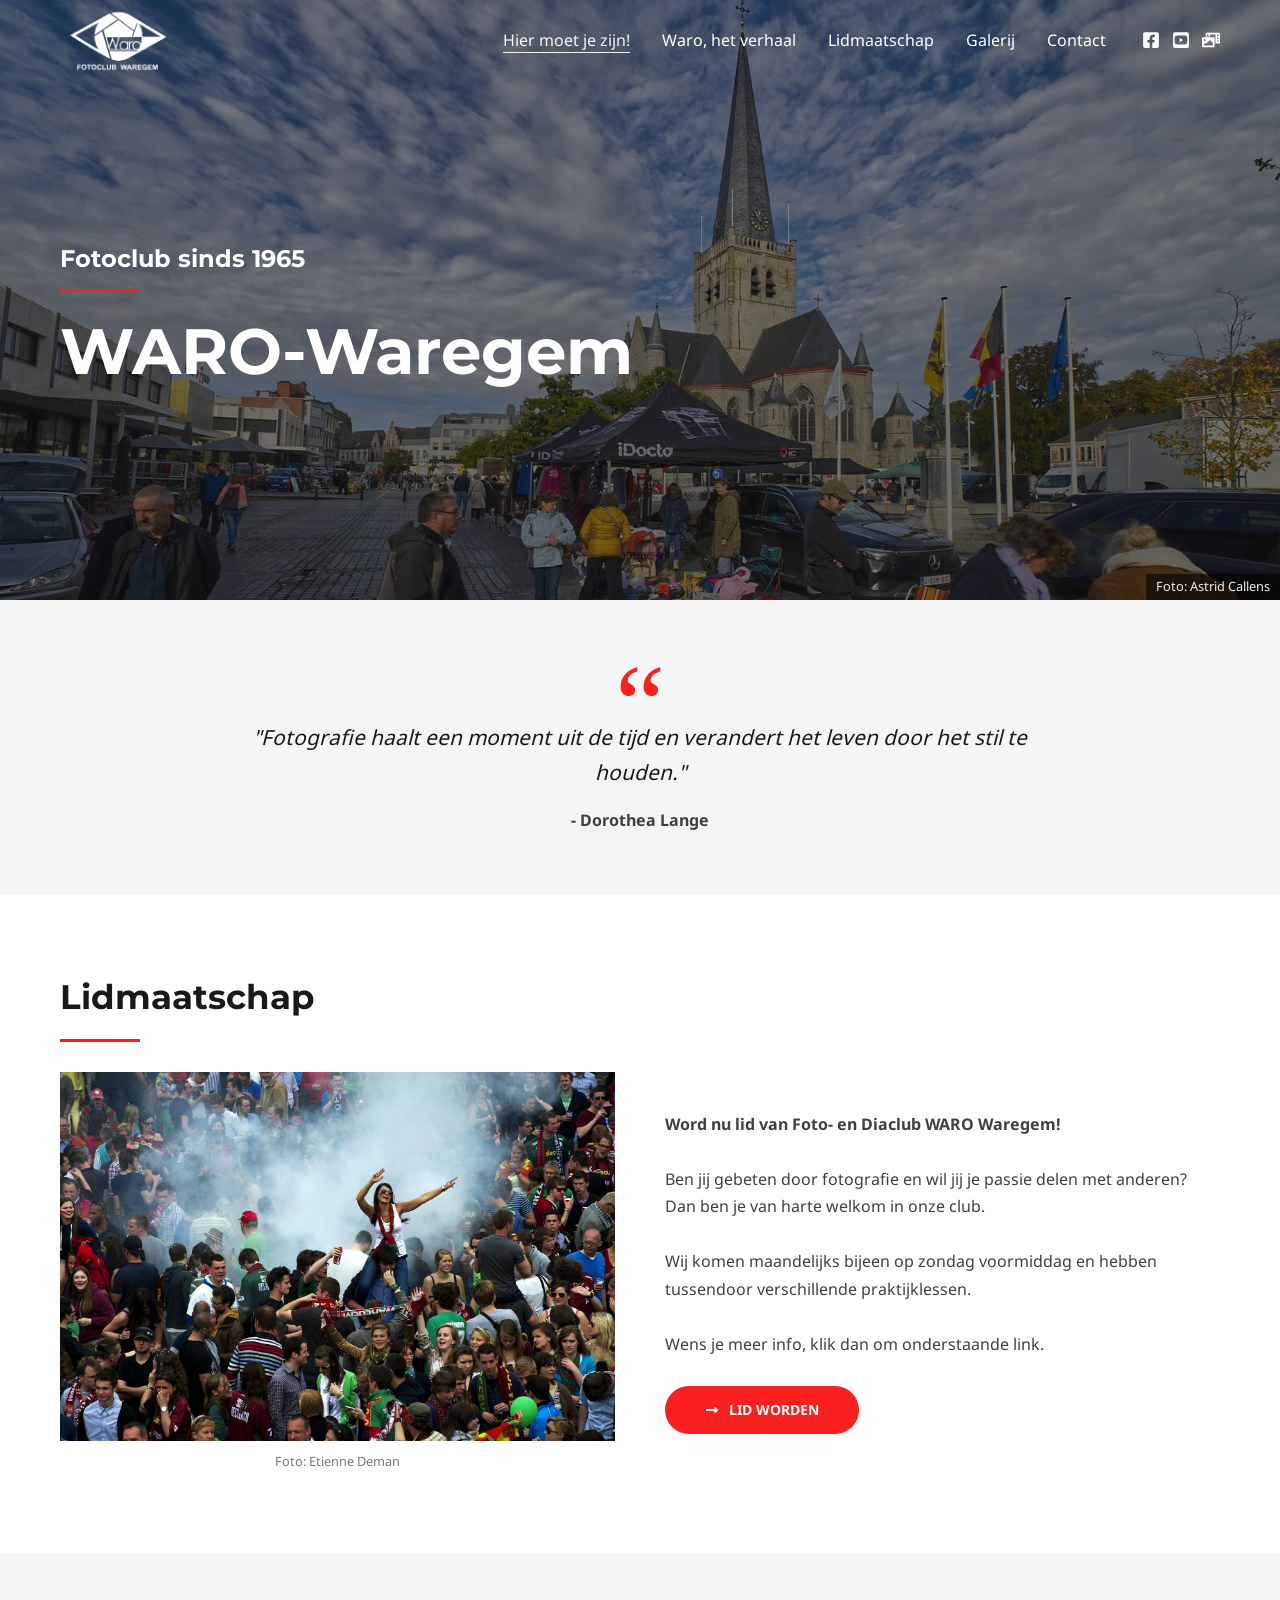
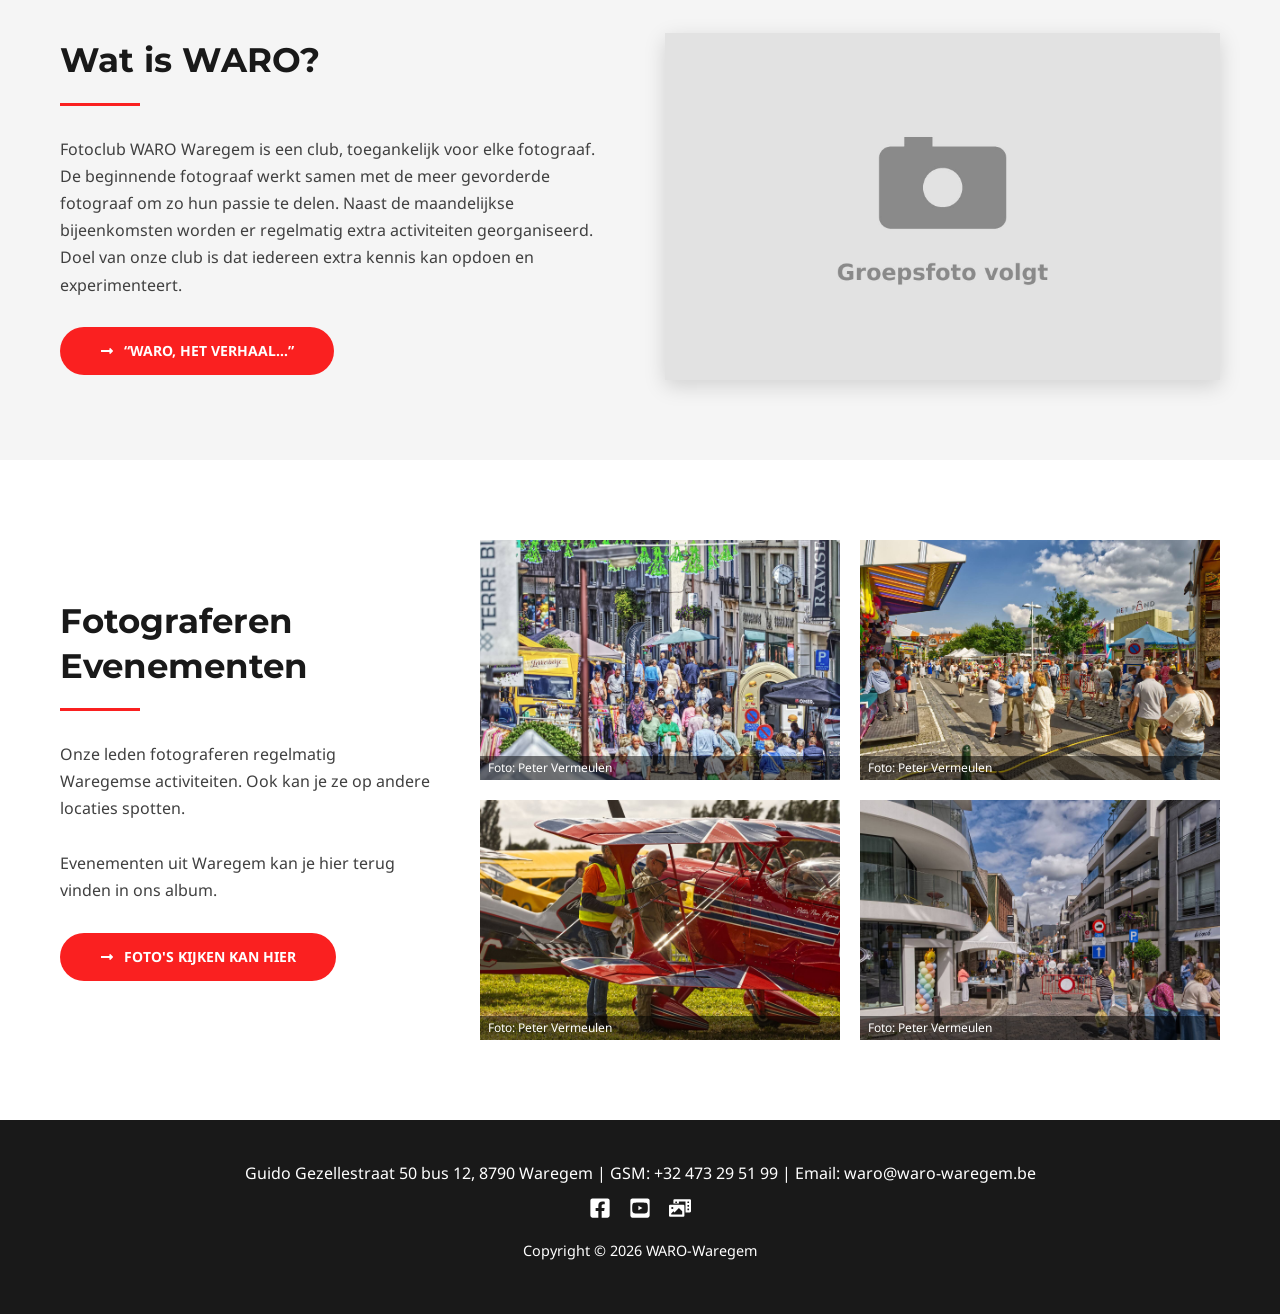
==== commit f3433e29: "Plaats voor groepsfoto bij 'Wat is WARO?' op de Home-pagina - Tekst links, groepsfoto rechts (op gsm" ====
--- a/index.html
+++ b/index.html
@@ -86,11 +86,17 @@
     </section>
 
     <section class="block block-grey">
-      <div class="container">
-        <h2>Wat is WARO?</h2>
-        <span class="divider"></span>
-        <p>Fotoclub WARO Waregem is een club, toegankelijk voor elke fotograaf. De beginnende fotograaf werkt samen met de meer gevorderde fotograaf om zo hun passie te delen. Naast de maandelijkse bijeenkomsten worden er regelmatig extra activiteiten georganiseerd. Doel van onze club is dat iedereen extra kennis kan opdoen en experimenteert.</p>
-        <a class="button" href="verhaal.html">“WARO, het verhaal…”</a>
+      <div class="container split">
+        <div>
+          <h2>Wat is WARO?</h2>
+          <span class="divider"></span>
+          <p>Fotoclub WARO Waregem is een club, toegankelijk voor elke fotograaf. De beginnende fotograaf werkt samen met de meer gevorderde fotograaf om zo hun passie te delen. Naast de maandelijkse bijeenkomsten worden er regelmatig extra activiteiten georganiseerd. Doel van onze club is dat iedereen extra kennis kan opdoen en experimenteert.</p>
+          <a class="button" href="verhaal.html">“WARO, het verhaal…”</a>
+        </div>
+        <!-- Groepsfoto: vervang images/groepsfoto.jpg door de echte foto (zelfde naam) en vul de fotograaf in. -->
+        <figure class="groepsfoto">
+          <a class="lightbox" href="images/groepsfoto.jpg"><img src="images/groepsfoto.jpg" alt="Groepsfoto van de leden van WARO-Waregem" width="1600" height="1000" loading="lazy"></a>
+        </figure>
       </div>
     </section>
 
--- a/css/style.css
+++ b/css/style.css
@@ -262,6 +262,10 @@
   pointer-events: none;
 }
 
+/* groepsfoto op de Home-pagina: nooit bijsnijden, zodat niemand wegvalt */
+.groepsfoto a { display: block; cursor: zoom-in; }
+.groepsfoto img { width: 100%; height: auto; box-shadow: 0 6px 20px rgba(0, 0, 0, .15); }
+
 .center-text { text-align: center; margin: 40px 0 0; }
 
 /* foto's tussen lange teksten */
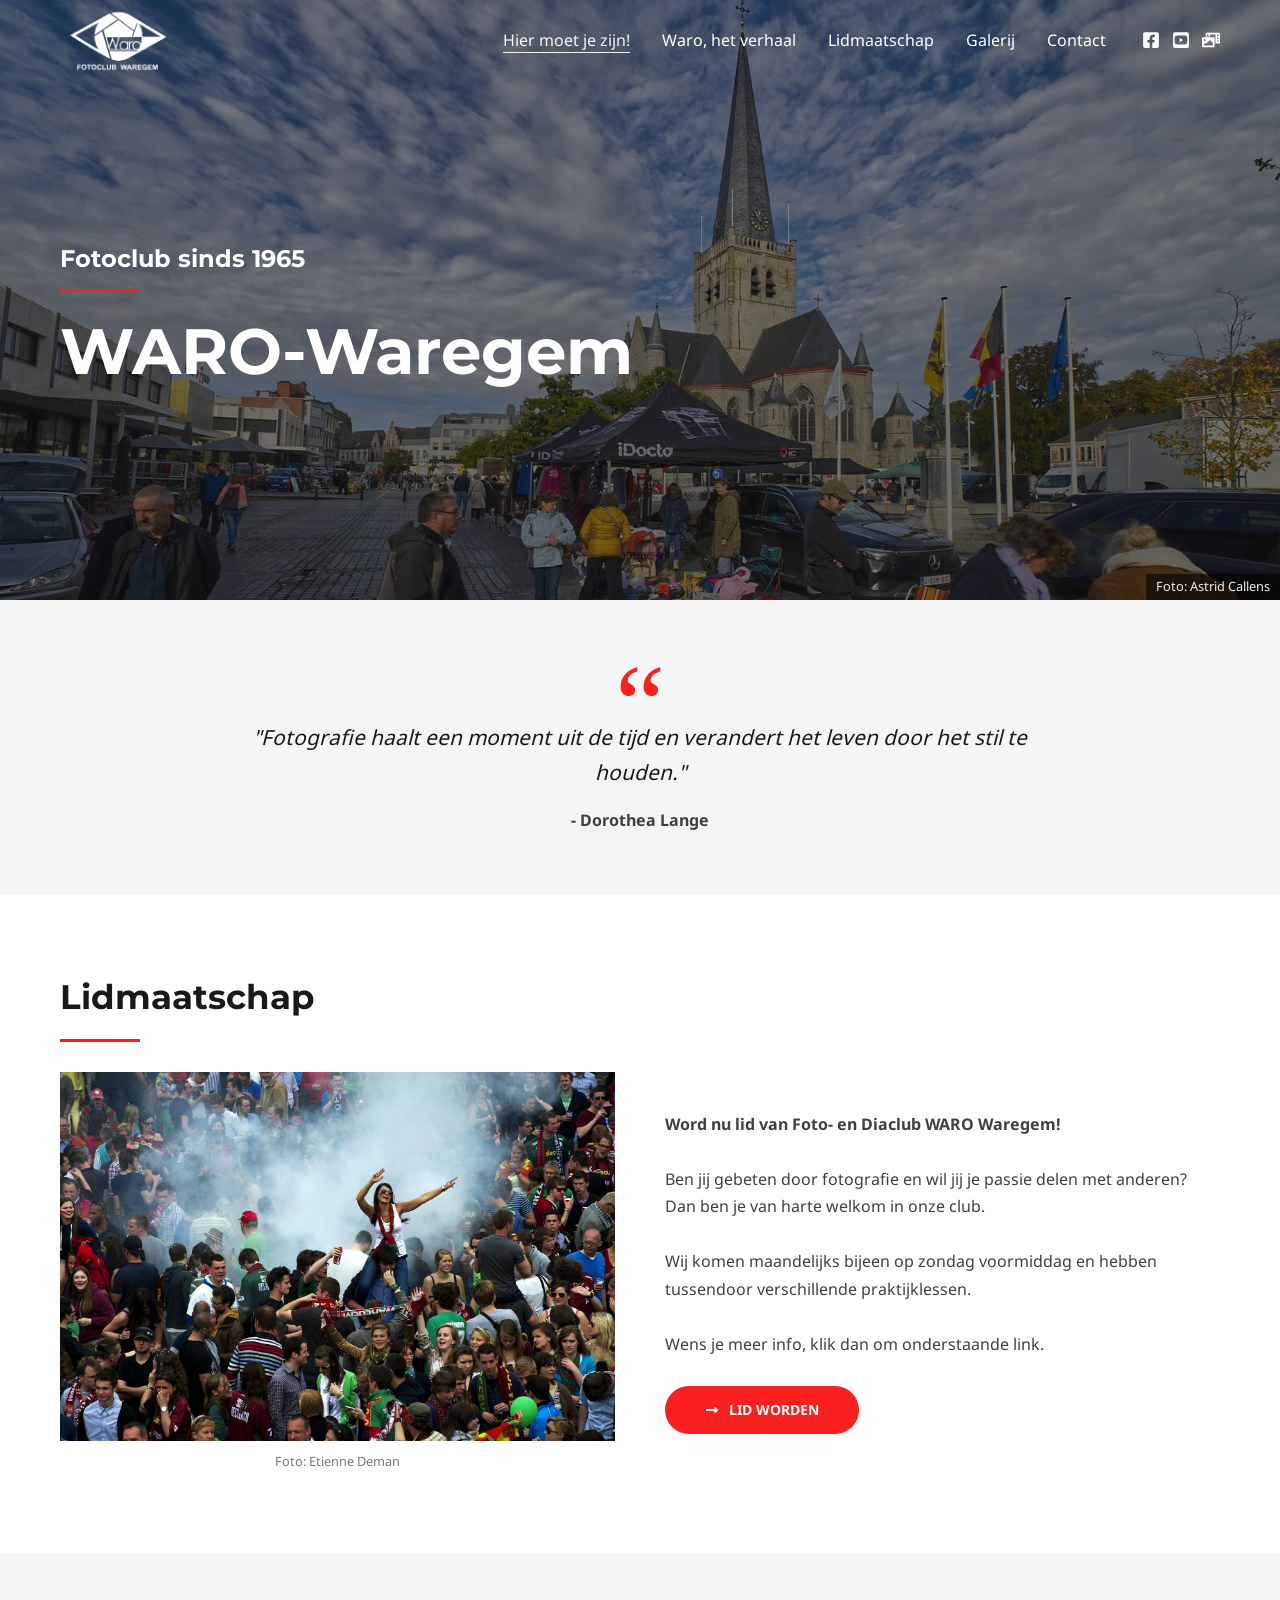
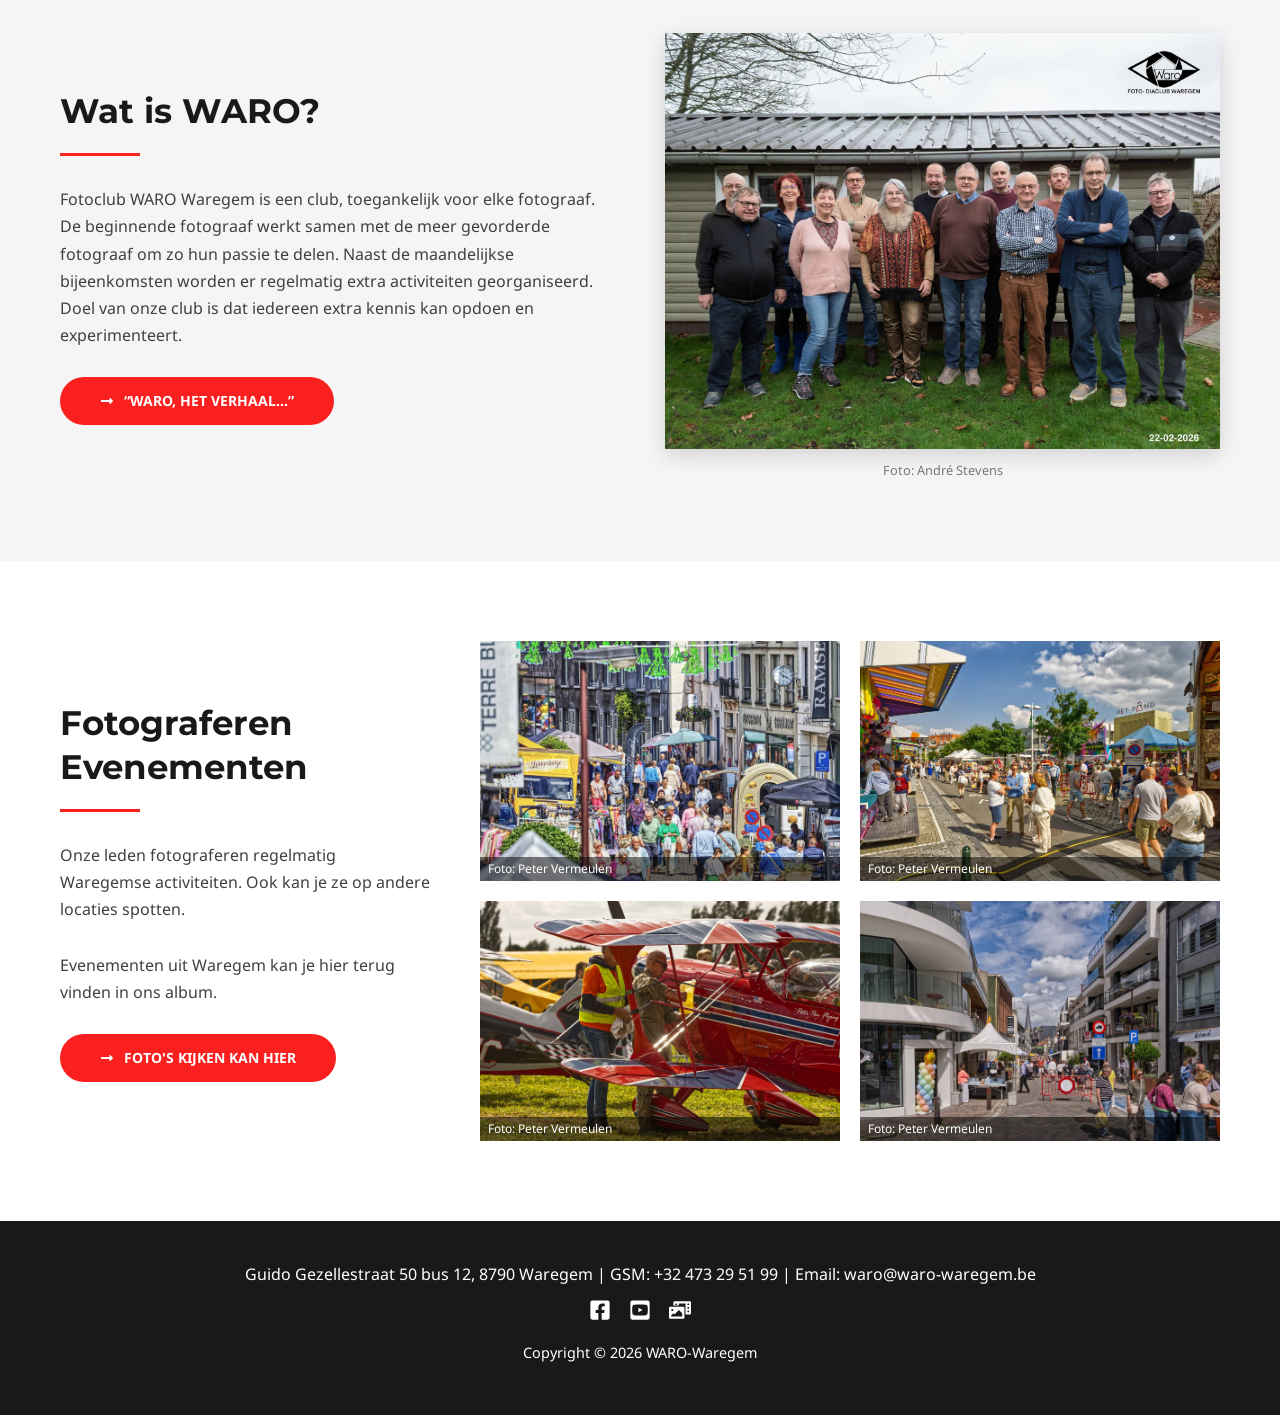
==== commit a4c1308b: "Groepsfoto gecomprimeerd en fotocredit André Stevens toegevoegd - images/groepsfoto.jpg verkleind na" ====
--- a/index.html
+++ b/index.html
@@ -93,9 +93,9 @@
           <p>Fotoclub WARO Waregem is een club, toegankelijk voor elke fotograaf. De beginnende fotograaf werkt samen met de meer gevorderde fotograaf om zo hun passie te delen. Naast de maandelijkse bijeenkomsten worden er regelmatig extra activiteiten georganiseerd. Doel van onze club is dat iedereen extra kennis kan opdoen en experimenteert.</p>
           <a class="button" href="verhaal.html">“WARO, het verhaal…”</a>
         </div>
-        <!-- Groepsfoto: vervang images/groepsfoto.jpg door de echte foto (zelfde naam) en vul de fotograaf in. -->
         <figure class="groepsfoto">
-          <a class="lightbox" href="images/groepsfoto.jpg"><img src="images/groepsfoto.jpg" alt="Groepsfoto van de leden van WARO-Waregem" width="1600" height="1000" loading="lazy"></a>
+          <a class="lightbox" href="images/groepsfoto.jpg"><img src="images/groepsfoto.jpg" alt="Groepsfoto van de leden van WARO-Waregem" width="1600" height="1200" loading="lazy"></a>
+          <figcaption class="credit">Foto: André Stevens</figcaption>
         </figure>
       </div>
     </section>
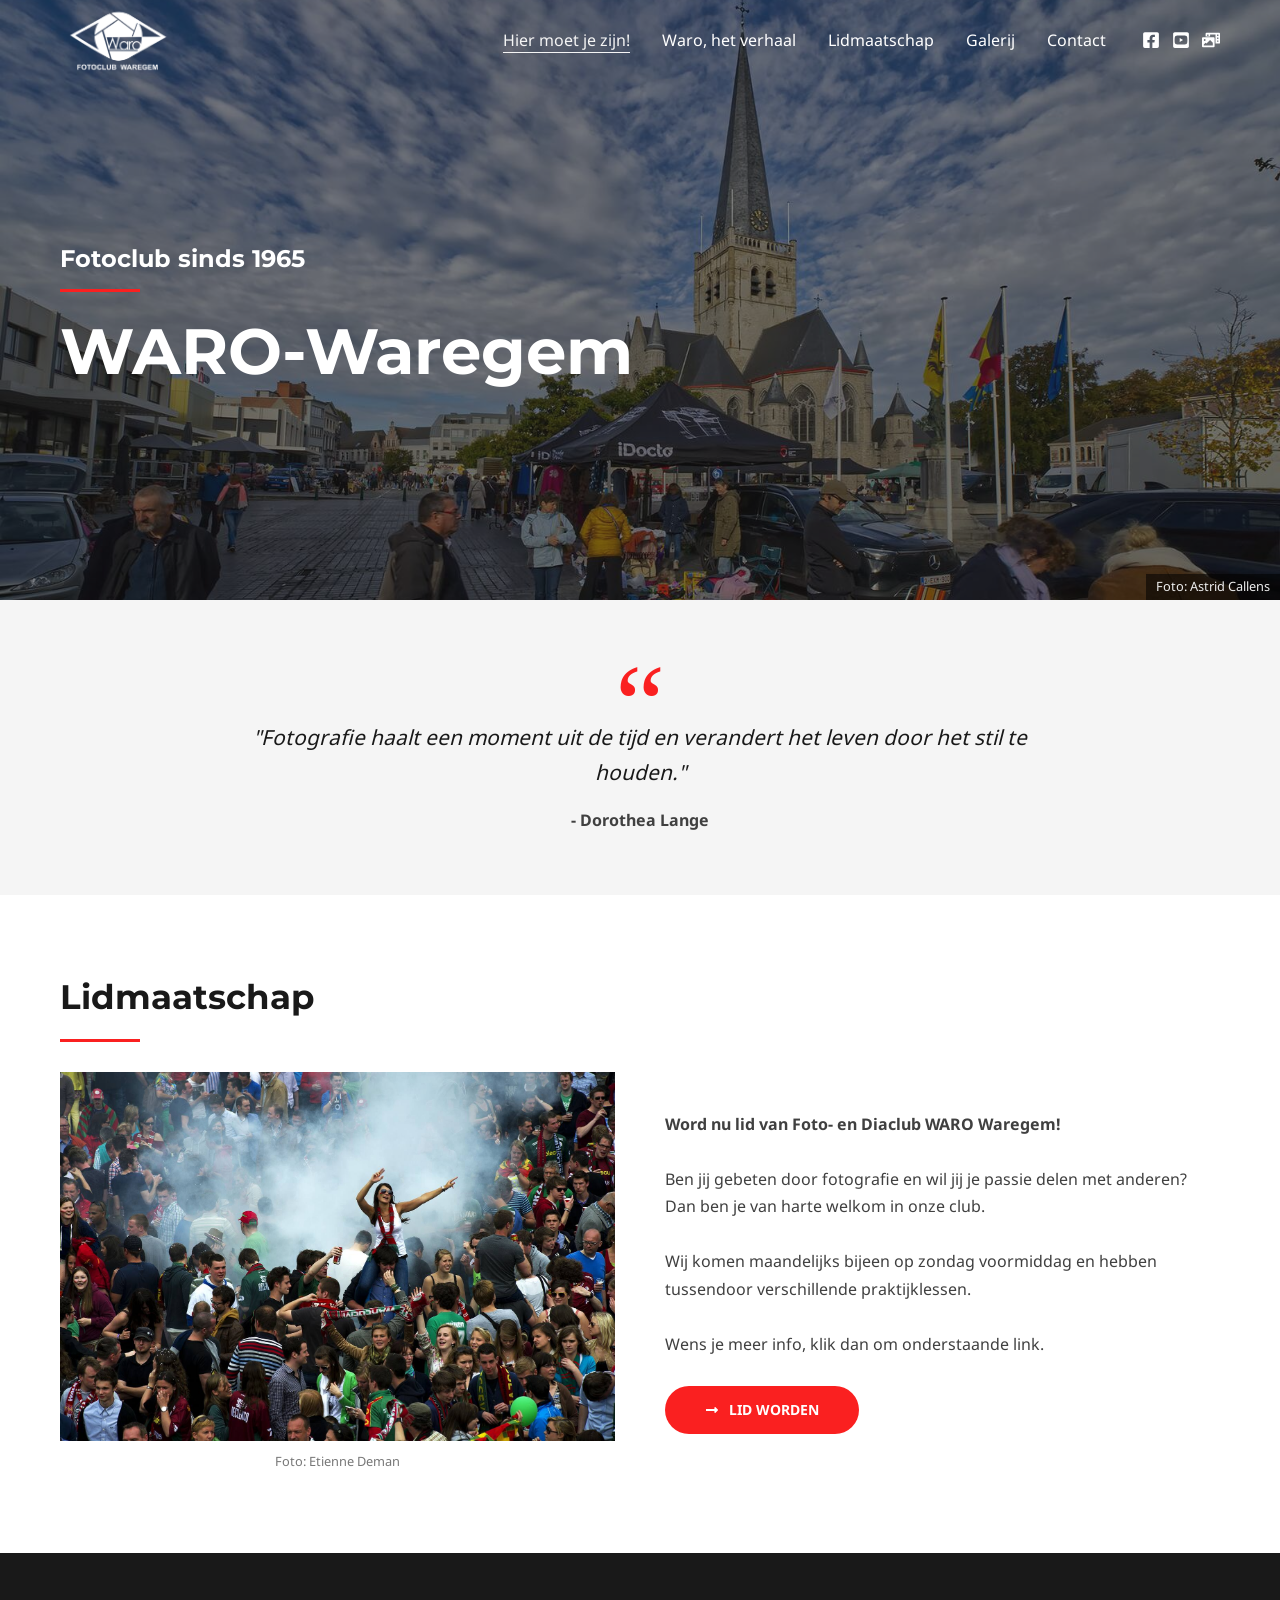
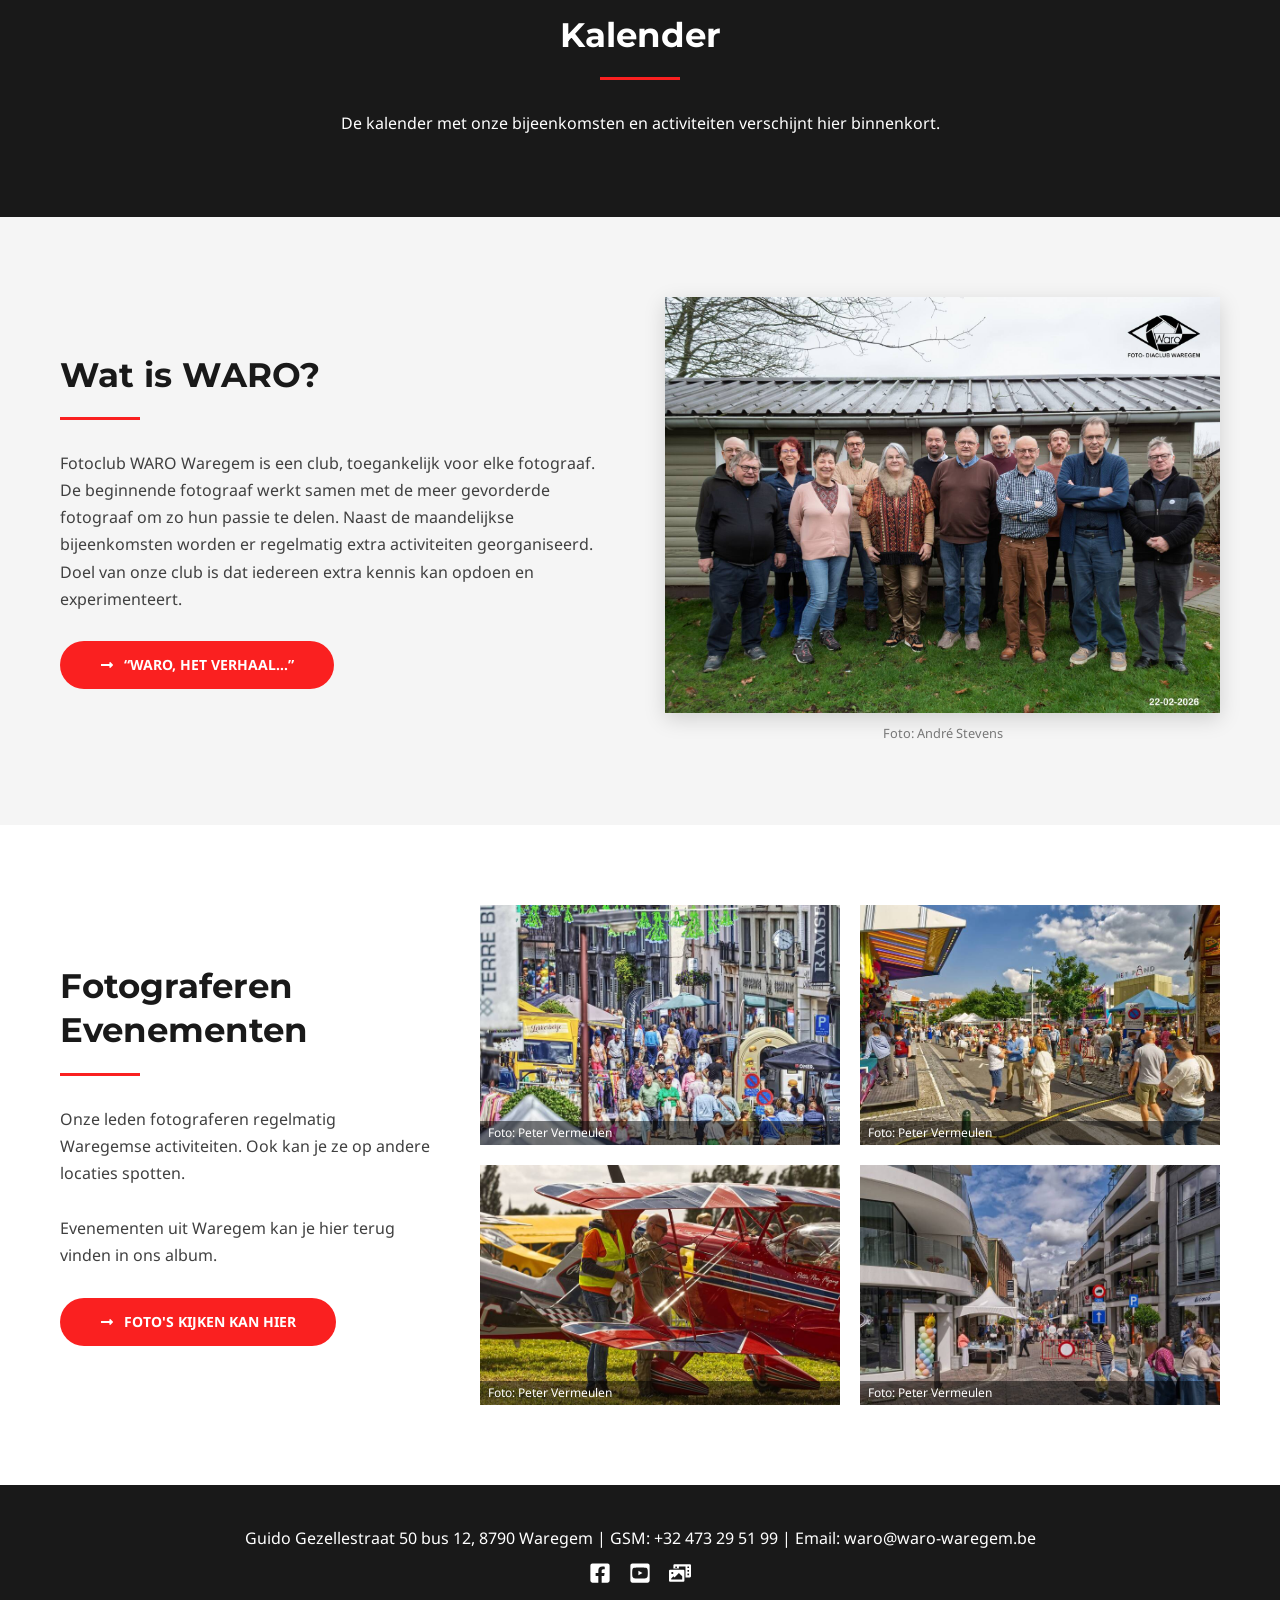
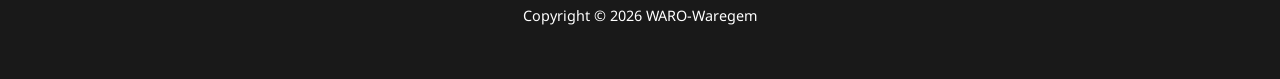
==== commit 709b1a90: "Foto's van de leden op de site en plaats voor de Google-kalender - 32 ledenfoto's verkleind tot max." ====
--- a/index.html
+++ b/index.html
@@ -85,6 +85,18 @@
       </div>
     </section>
 
+    <section class="block block-dark kalender">
+      <div class="container">
+        <h2>Kalender</h2>
+        <span class="divider"></span>
+        <p>De kalender met onze bijeenkomsten en activiteiten verschijnt hier binnenkort.</p>
+        <!-- KALENDER: vervang de zin hierboven en zet de link naar de openbare Google-kalender in href.
+        <p>Bekijk onze bijeenkomsten en activiteiten in de kalender.</p>
+        <a class="button" href="PLAK-HIER-DE-LINK-NAAR-DE-GOOGLE-KALENDER" target="_blank" rel="noopener">Bekijk de kalender</a>
+        -->
+      </div>
+    </section>
+
     <section class="block block-grey">
       <div class="container split">
         <div>
@@ -111,19 +123,19 @@
         </div>
         <div class="photo-grid cols-2" data-gallery>
           <figure>
-            <a class="lightbox" href="images/20240622_Zomershopping_Peter-Vermeulen_WARO-Waregem_19.jpg"><img src="images/20240622_Zomershopping_Peter-Vermeulen_WARO-Waregem_19.jpg" alt="Drukte tijdens Zomershopping in Waregem" width="1600" height="1068" loading="lazy"></a>
+            <a class="lightbox" href="images/20240622_Zomershopping_Peter-Vermeulen_WARO-Waregem_19.jpg"><img src="images/klein/20240622_Zomershopping_Peter-Vermeulen_WARO-Waregem_19.jpg" alt="Drukte tijdens Zomershopping in Waregem" width="800" height="534" loading="lazy"></a>
             <figcaption>Foto: Peter Vermeulen</figcaption>
           </figure>
           <figure>
-            <a class="lightbox" href="images/20240622_Zomershopping_Peter-Vermeulen_WARO-Waregem_05.jpg"><img src="images/20240622_Zomershopping_Peter-Vermeulen_WARO-Waregem_05.jpg" alt="Wandelende mensen tijdens Zomershopping in Waregem" width="1600" height="1066" loading="lazy"></a>
+            <a class="lightbox" href="images/20240622_Zomershopping_Peter-Vermeulen_WARO-Waregem_05.jpg"><img src="images/klein/20240622_Zomershopping_Peter-Vermeulen_WARO-Waregem_05.jpg" alt="Wandelende mensen tijdens Zomershopping in Waregem" width="800" height="533" loading="lazy"></a>
             <figcaption>Foto: Peter Vermeulen</figcaption>
           </figure>
           <figure>
-            <a class="lightbox" href="images/vliegtuig_PeterVermeulen.jpg"><img src="images/vliegtuig_PeterVermeulen.jpg" alt="Rode dubbeldekker op een vliegshow" width="1600" height="1068" loading="lazy"></a>
+            <a class="lightbox" href="images/vliegtuig_PeterVermeulen.jpg"><img src="images/klein/vliegtuig_PeterVermeulen.jpg" alt="Rode dubbeldekker op een vliegshow" width="800" height="534" loading="lazy"></a>
             <figcaption>Foto: Peter Vermeulen</figcaption>
           </figure>
           <figure>
-            <a class="lightbox" href="images/20240622_Zomershopping_Peter-Vermeulen_WARO-Waregem_14.jpg"><img src="images/20240622_Zomershopping_Peter-Vermeulen_WARO-Waregem_14.jpg" alt="Kraampjes in een winkelstraat tijdens Zomershopping" width="1600" height="1068" loading="lazy"></a>
+            <a class="lightbox" href="images/20240622_Zomershopping_Peter-Vermeulen_WARO-Waregem_14.jpg"><img src="images/klein/20240622_Zomershopping_Peter-Vermeulen_WARO-Waregem_14.jpg" alt="Kraampjes in een winkelstraat tijdens Zomershopping" width="800" height="534" loading="lazy"></a>
             <figcaption>Foto: Peter Vermeulen</figcaption>
           </figure>
         </div>
--- a/css/style.css
+++ b/css/style.css
@@ -213,6 +213,17 @@
 
 .block { padding: 80px 0; }
 .block-grey { background: var(--licht); }
+.block-dark { background: var(--titel); color: var(--wit); }
+.block-dark h2 { color: var(--wit); }
+
+/* Kalender op de Home-pagina */
+.kalender { padding: 60px 0; text-align: center; }
+.kalender .divider { margin-left: auto; margin-right: auto; }
+.kalender p { margin-bottom: 1.2em; }
+
+/* Galerij: ruimte tussen de blokken per fotograaf */
+.galerij h2 { margin-top: 60px; }
+.galerij h2:first-of-type { margin-top: 30px; }
 
 .split {
   display: grid;
@@ -268,6 +279,11 @@
 
 .center-text { text-align: center; margin: 40px 0 0; }
 
+/* titel van de foto alleen in de Galerij tonen; in kleine tegels enkel de fotograaf (de lightbox toont alles) */
+.photo-grid .titel { display: none; }
+.galerij .photo-grid .titel { display: inline; }
+.photo-grid figcaption { white-space: nowrap; overflow: hidden; text-overflow: ellipsis; }
+
 /* foto's tussen lange teksten */
 .content .photo-grid { margin: 10px 0 2.5em; }
 
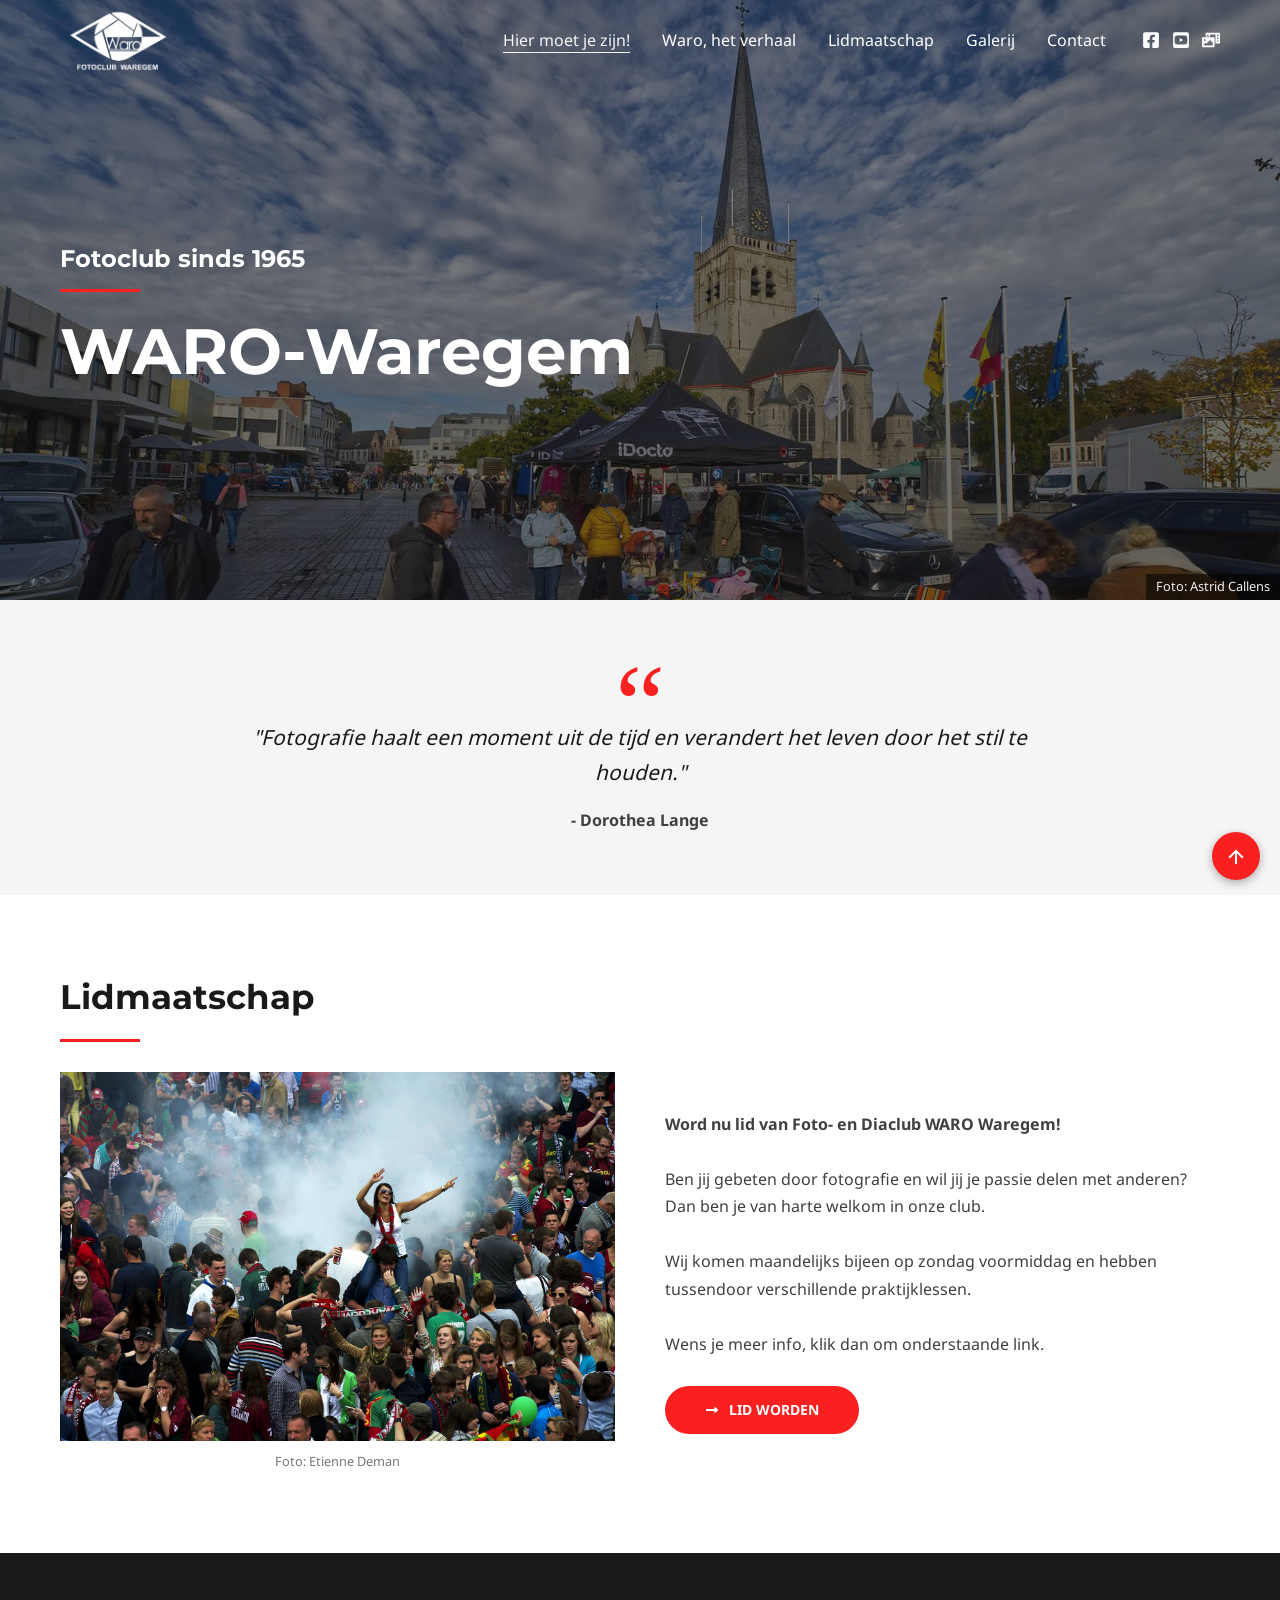
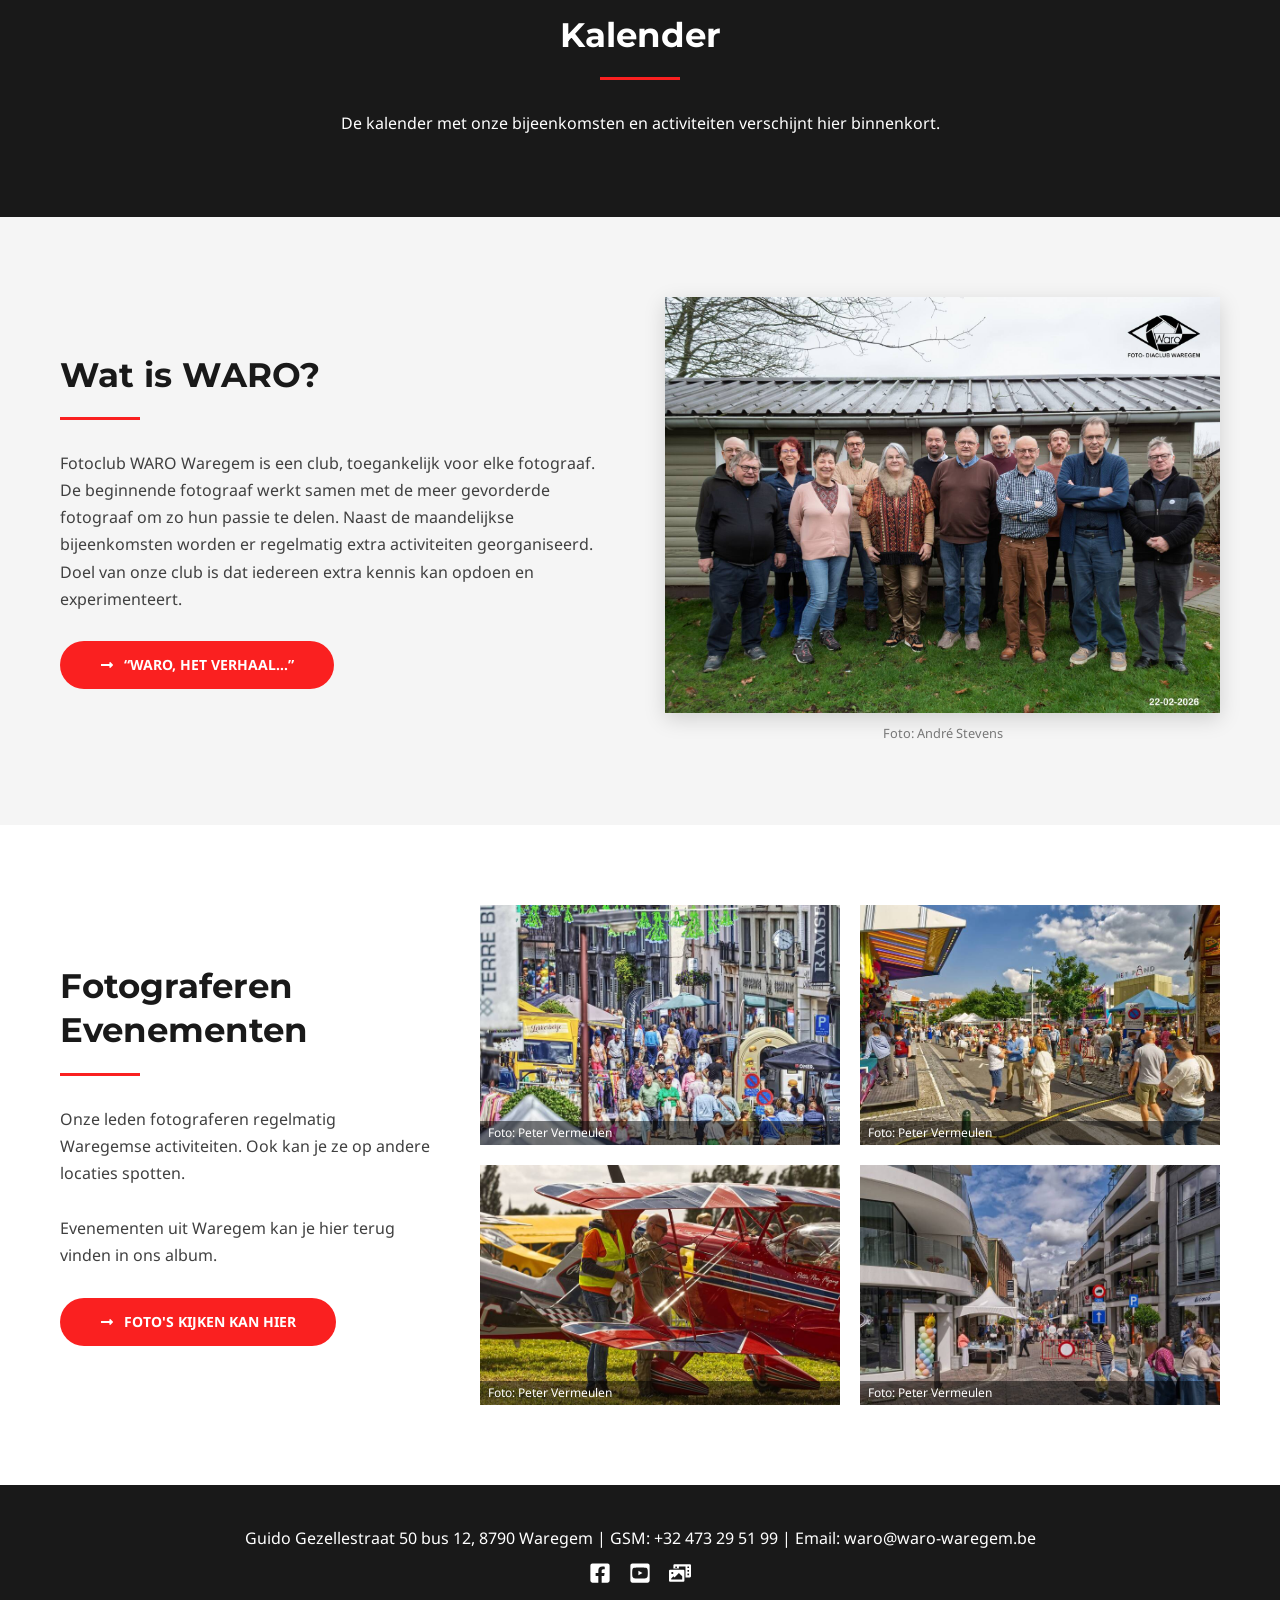
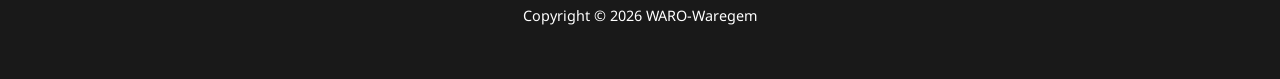
==== commit 39352d3e: "Zwevende knop 'naar boven' op elke pagina - Rode ronde knop rechtsonder die meeschuift met de pagina" ====
--- a/index.html
+++ b/index.html
@@ -9,7 +9,7 @@
   <link rel="stylesheet" href="css/style.css">
   <script src="js/main.js" defer></script>
 </head>
-<body>
+<body id="boven">
 
   <header class="site-header">
     <div class="container header-inner">
@@ -159,5 +159,9 @@
     </div>
   </footer>
 
+  <a href="#boven" class="naar-boven" aria-label="Naar boven">
+    <svg viewBox="0 0 24 24" aria-hidden="true"><path d="M12 5.5 4.5 13l1.4 1.4 5.1-5.1V20h2V9.3l5.1 5.1 1.4-1.4z"/></svg>
+  </a>
+
 </body>
 </html>
--- a/css/style.css
+++ b/css/style.css
@@ -328,6 +328,50 @@
   .photo-grid img { transition: none; }
 }
 
+/* ---------- Knop 'naar boven' (zonder JavaScript) ---------- */
+
+html { scroll-behavior: smooth; }
+
+.naar-boven {
+  position: fixed;
+  right: 20px;
+  bottom: 20px;
+  z-index: 20;
+  display: flex;
+  align-items: center;
+  justify-content: center;
+  width: 48px;
+  height: 48px;
+  border-radius: 50%;
+  background: var(--rood);
+  color: var(--wit);
+  box-shadow: 0 3px 10px rgba(0, 0, 0, .3);
+}
+.naar-boven:hover, .naar-boven:focus { background: var(--rood-hover); color: var(--wit); }
+.naar-boven:focus-visible { outline: 2px dotted var(--titel); outline-offset: 3px; }
+.naar-boven svg { width: 24px; height: 24px; fill: currentColor; }
+
+/* In browsers die het kunnen, verschijnt de knop pas na 300 px scrollen. */
+@supports (animation-timeline: scroll()) {
+  .naar-boven {
+    animation: naar-boven-verschijn linear both;
+    animation-timeline: scroll();
+    animation-range: 0 300px;
+  }
+  @keyframes naar-boven-verschijn {
+    from { opacity: 0; visibility: hidden; }
+    to   { opacity: 1; visibility: visible; }
+  }
+}
+
+@media (prefers-reduced-motion: reduce) {
+  html { scroll-behavior: auto; }
+}
+
+@media (max-width: 544px) {
+  .naar-boven { right: 14px; bottom: 14px; width: 44px; height: 44px; }
+}
+
 /* ---------- Footer ---------- */
 
 .site-footer {
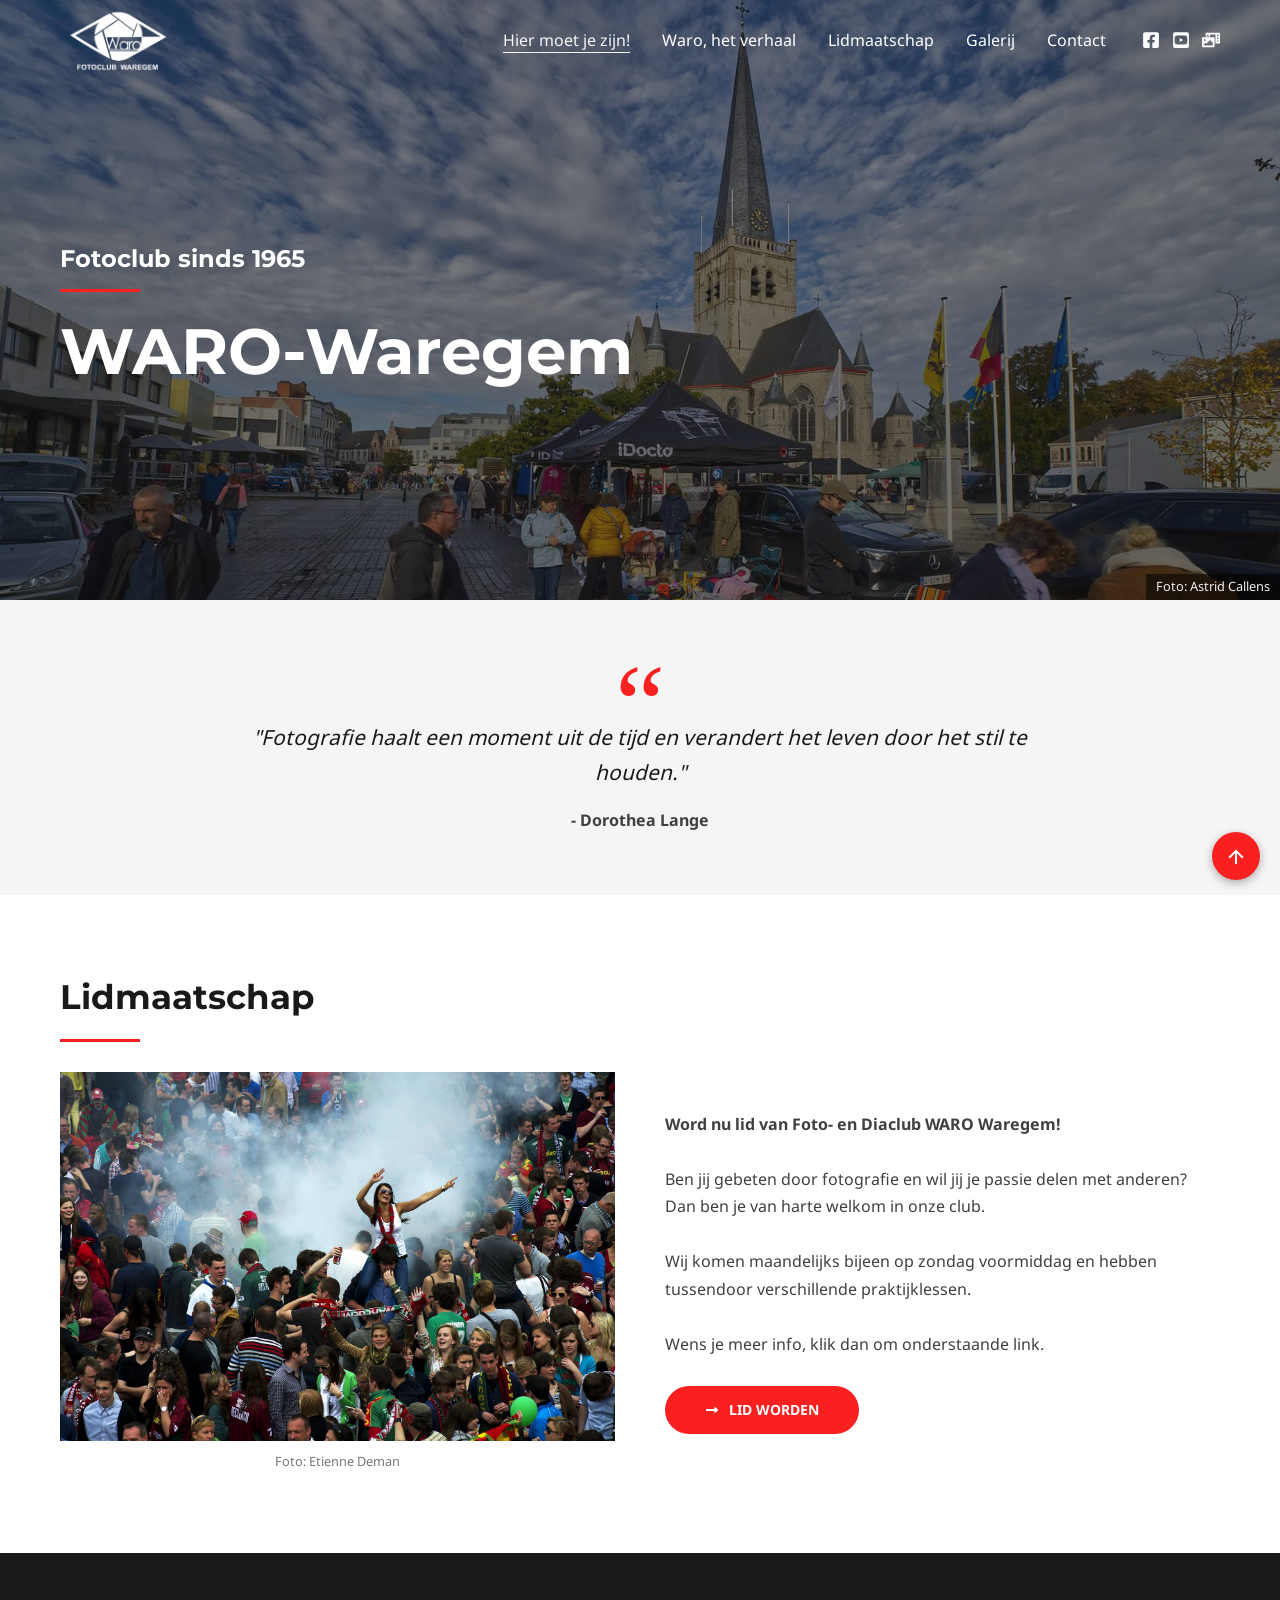
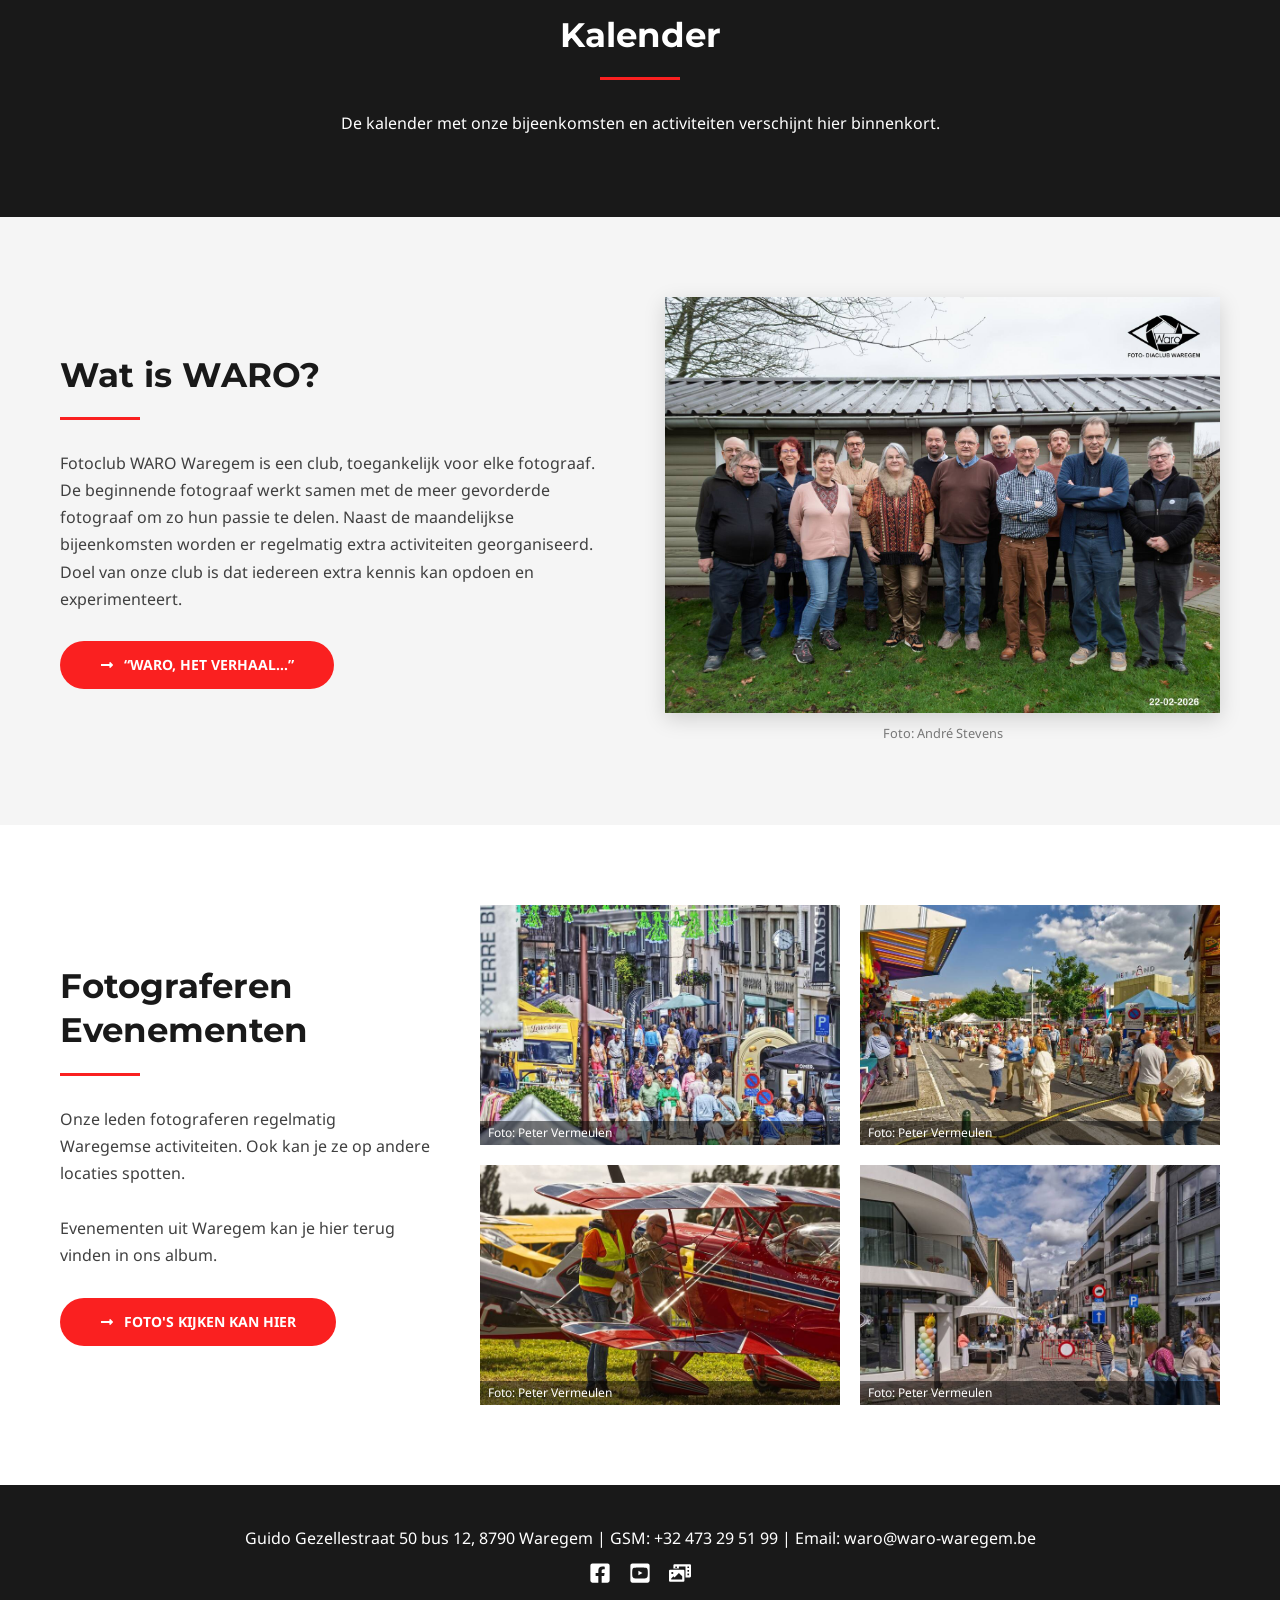
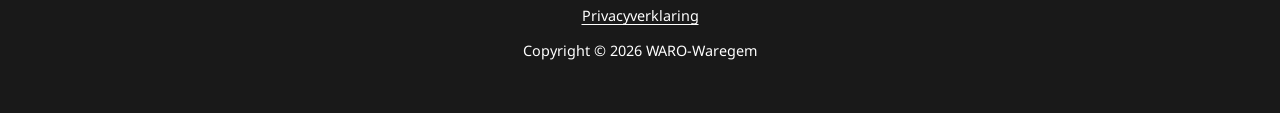
==== commit 2a3bba73: "Privacyverklaring toegevoegd, met link in de footer van elke pagina - privacy.html: wie we zijn (fei" ====
--- a/index.html
+++ b/index.html
@@ -155,6 +155,7 @@
         <li><a href="https://waro-waregem.jalbum.net" target="_blank" rel="noopener" aria-label="Fotoalbums op jAlbum">
           <svg viewBox="0 0 640 512" aria-hidden="true"><path d="M608 0H160a32 32 0 0 0-32 32v96h160V64h192v320h128a32 32 0 0 0 32-32V32a32 32 0 0 0-32-32zM232 103a9 9 0 0 1-9 9h-30a9 9 0 0 1-9-9V73a9 9 0 0 1 9-9h30a9 9 0 0 1 9 9zm352 208a9 9 0 0 1-9 9h-30a9 9 0 0 1-9-9v-30a9 9 0 0 1 9-9h30a9 9 0 0 1 9 9zm0-104a9 9 0 0 1-9 9h-30a9 9 0 0 1-9-9v-30a9 9 0 0 1 9-9h30a9 9 0 0 1 9 9zm0-104a9 9 0 0 1-9 9h-30a9 9 0 0 1-9-9V73a9 9 0 0 1 9-9h30a9 9 0 0 1 9 9zm-168 57H32a32 32 0 0 0-32 32v288a32 32 0 0 0 32 32h384a32 32 0 0 0 32-32V192a32 32 0 0 0-32-32zM96 224a32 32 0 1 1-32 32 32 32 0 0 1 32-32zm288 224H64v-32l64-64 32 32 128-128 96 96z"/></svg></a></li>
       </ul>
+      <p class="footer-links"><a href="privacy.html">Privacyverklaring</a></p>
       <p class="copyright">Copyright © 2026 WARO-Waregem</p>
     </div>
   </footer>
--- a/css/style.css
+++ b/css/style.css
@@ -385,6 +385,8 @@
 .site-footer a:hover { color: var(--rood); }
 .social-footer { justify-content: center; margin: 10px 0 20px; gap: 18px; }
 .social-footer svg { width: 22px; height: 22px; }
+.footer-links { font-size: .9rem; }
+.footer-links a { text-decoration: underline; text-underline-offset: 3px; }
 .copyright { font-size: .9rem; }
 
 /* ---------- Tablet en gsm ---------- */
